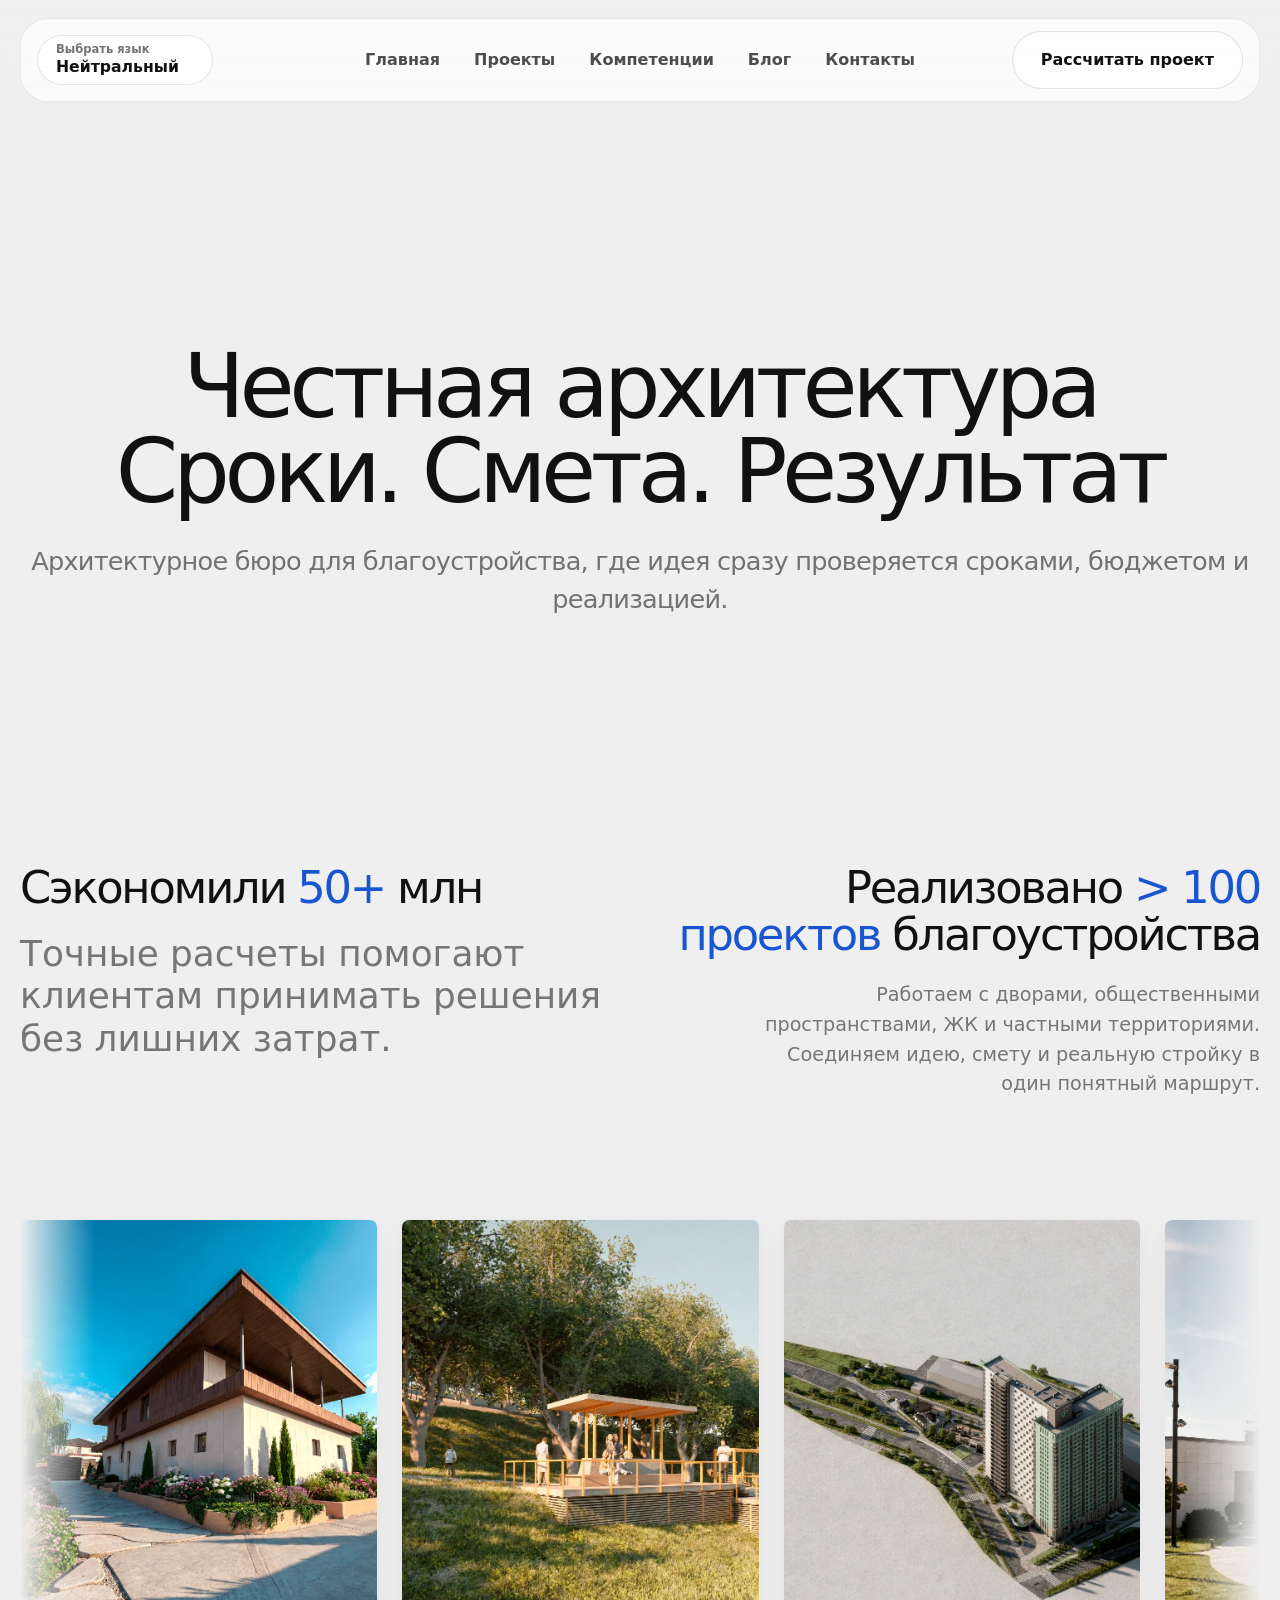
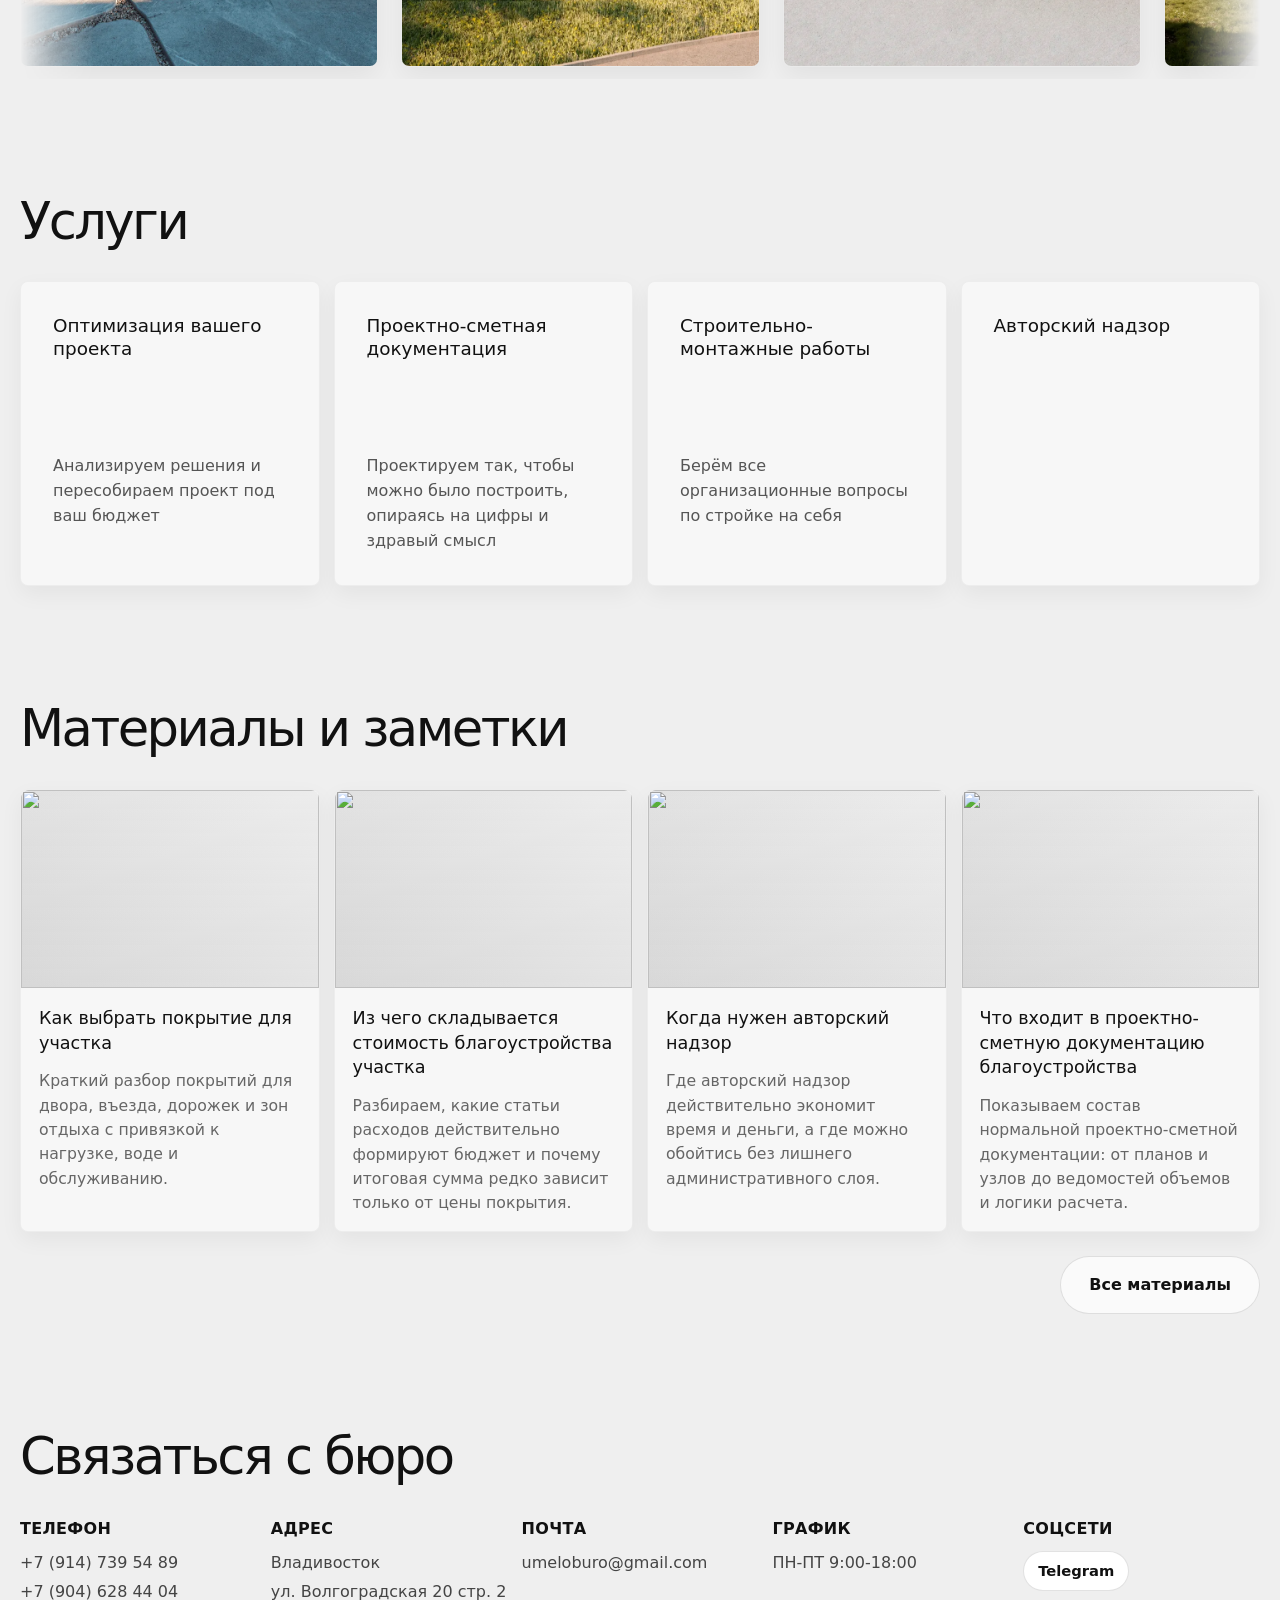
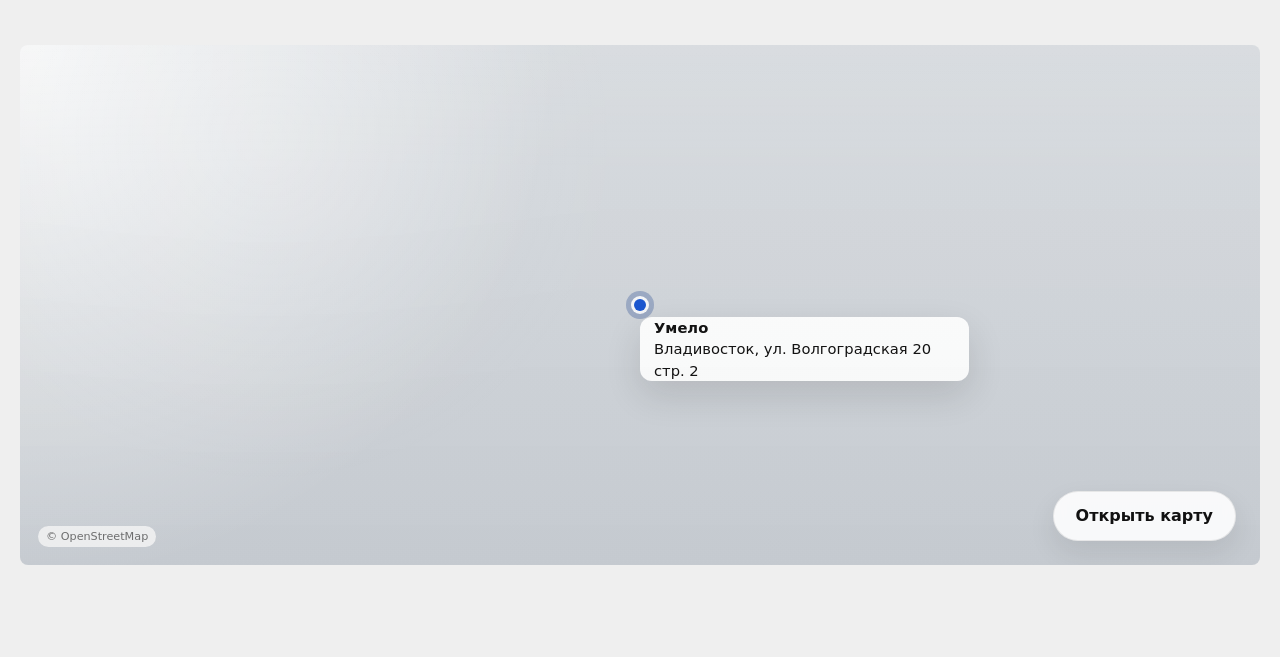
==== index.html @ a39c8fb7 "Добавить статическую копию для GitHub Pages" ====
<!doctype html>
<html lang="ru">
  <head>
    <meta name="robots" content="noindex" />
    <meta charset="UTF-8" />
    <meta name="viewport" content="width=device-width, initial-scale=1.0" />
    <meta
      name="description"
      content="Умело — архитектурно-строительное бюро. Проекты благоустройства, компетенции, блог и калькуляторы в одной структуре."
    />
    <meta name="theme-color" content="#efefef" />
    <title>Умело — честная архитектура</title>
    <script>
      window.__UMELO_CONTACT_MAP__ = {
        lat: 43.131992,
        lng: 131.911286,
        zoom: 15,
        minZoom: 11,
        maxZoom: 19,
        title: 'Умело',
        address: 'Владивосток, ул. Волгоградская 20 стр. 2',
      };
    </script>
    <link rel="icon" type="image/png" href="/umelo-preview/assets/favicon.png" />
    <link rel="stylesheet" href="style.css" />
    <link rel="stylesheet" href="home.css?v=04d4ab147736" />
  </head>
  <body class="home-page">
    <header class="fs-header" id="top">
      <div class="fs-shell fs-header__inner fs-header__inner--navonly">
        <div class="fs-tone" data-tone-selector>
          <button class="fs-tone__button" type="button" aria-haspopup="listbox" aria-expanded="false" aria-controls="tone-menu" data-tone-button>
            <span class="fs-tone__button-label">Выбрать язык</span>
            <span class="fs-tone__current" data-tone-current>Нейтральный</span>
          </button>
          <div class="fs-tone__menu" id="tone-menu" role="listbox" aria-label="Язык подачи" hidden data-tone-menu>
            <button class="fs-tone__option is-active" type="button" role="option" aria-selected="true" data-tone-option="neutral">Нейтральный</button>
            <button class="fs-tone__option" type="button" role="option" aria-selected="false" data-tone-option="business">Деловой</button>
            <button class="fs-tone__option" type="button" role="option" aria-selected="false" data-tone-option="zoomer">Зумерский</button>
            <button class="fs-tone__option" type="button" role="option" aria-selected="false" data-tone-option="concrete">Конкретный</button>
            <button class="fs-tone__option" type="button" role="option" aria-selected="false" data-tone-option="folk">Народный</button>
            <button class="fs-tone__option" type="button" role="option" aria-selected="false" data-tone-option="street">Пацанский</button>
            <button class="fs-tone__option" type="button" role="option" aria-selected="false" data-tone-option="legal">Юридический</button>
            <button class="fs-tone__option" type="button" role="option" aria-selected="false" data-tone-option="child">Детский</button>
            <button class="fs-tone__option" type="button" role="option" aria-selected="false" data-tone-option="fastAndFurious">Форсаж</button>
            <button class="fs-tone__option" type="button" role="option" aria-selected="false" data-tone-option="pseudoEnglish">English</button>
          </div>
        </div>

        <nav class="fs-nav" aria-label="Навигация по сайту">
          <a href="#top">Главная</a>
          <a href="#projects">Проекты</a>
          <a href="#competencies">Компетенции</a>
          <a href="#blog">Блог</a>
          <a href="#contacts">Контакты</a>
        </nav>

        <div class="fs-actions">
          <a class="fs-button fs-button--ghost" href="/umelo-preview/calc-layer-cake.html">Рассчитать проект</a>
          <button class="fs-burger" type="button" aria-label="Открыть меню" aria-expanded="false">
            <span></span>
            <span></span>
            <span></span>
          </button>
        </div>
      </div>

      <div class="fs-mobile" aria-hidden="true">
        <a href="#top">Главная</a>
        <a href="#projects">Проекты</a>
        <a href="#competencies">Компетенции</a>
        <a href="#blog">Блог</a>
        <a href="#contacts">Контакты</a>
        <a class="fs-button fs-button--ghost fs-button--full" href="/umelo-preview/calc-layer-cake.html">Рассчитать проект</a>
      </div>
    </header>

    <main>
      <section class="fs-hero">
        <div class="fs-shell fs-hero__inner">
          <h1 data-copy="heroTitle">Честная архитектура
Сроки. Смета. Результат</h1>
          <p data-copy="heroSubtitle">Архитектурное бюро для благоустройства, где идея сразу проверяется сроками, бюджетом и реализацией.</p>
        </div>
      </section>

      <section class="fs-about" id="about">
        <div class="fs-shell fs-about__grid">
          <article class="fs-stat fs-reveal">
            <h2 data-copy-html="statPrimaryTitle">Сэкономили <span>50+</span> млн</h2>
            <p data-copy="statPrimaryText">Точные расчеты помогают клиентам принимать решения без лишних затрат.</p>
          </article>
          <article class="fs-stat fs-stat--right fs-reveal fs-reveal--delay">
            <h2 data-copy-html="statSecondaryTitle">Реализовано <span>&gt; 100 проектов</span> благоустройства</h2>
            <p data-copy="statSecondaryText">Работаем с дворами, общественными пространствами, ЖК и частными территориями. Соединяем идею, смету и реальную стройку в один понятный маршрут.</p>
          </article>
        </div>
      </section>

      <section class="fs-projects" id="projects">
        <div class="fs-shell">
        <div class="fs-project-flow fs-reveal">
          <div class="fs-project-marquee" data-project-marquee aria-label="Бесконечная лента проектов">
            <div class="fs-project-marquee__track" data-project-track></div>
            <noscript><p>Включите JavaScript, чтобы посмотреть ленту проектов.</p></noscript>
          </div>
        </div>
        </div>
      </section>

      <section class="fs-competencies" id="competencies">
        <div class="fs-shell">
          <h2 class="fs-section-title fs-reveal" data-copy="competenciesTitle">Компетенции</h2>
          <div class="fs-card-grid">
            <article class="fs-info-card fs-reveal">
              <h3>BIM-проектирование</h3>
              <p data-copy="competencies.bim">Точные модели для точных бюджетов, сроков и решений на площадке.</p>
            </article>
            <article class="fs-info-card fs-reveal fs-reveal--delay">
              <h3>Проектная документация</h3>
              <p data-copy="competencies.designDocs">Практичные решения для дворов, общественных пространств и частных территорий.</p>
            </article>
            <article class="fs-info-card fs-reveal fs-reveal--delay-2">
              <h3>Рабочая документация</h3>
              <p data-copy="competencies.workingDocs">Чертежи и спецификации, с которыми подрядчику проще строить без догадок.</p>
            </article>
            <article class="fs-info-card fs-reveal fs-reveal--delay-3">
              <h3>Контроль реализации</h3>
              <p data-copy="competencies.supervision">Сопровождаем реализацию, чтобы проект не потерял смысл на стройке.</p>
            </article>
          </div>
        </div>
      </section>

      <section class="fs-blog" id="blog">
        <div class="fs-shell">
          <h2 class="fs-section-title fs-reveal" data-copy="blogTitle">Материалы и заметки</h2>
          <div class="fs-blog-grid">
            <a class="fs-post fs-post--link fs-reveal" href="/umelo-preview/materials/kak-vybrat-pokrytie-dlya-uchastka/">
              <div class="fs-post__media"><img src="/umelo-preview/assets/1.webp" alt="" loading="lazy" decoding="async" /></div>
              <h3>Как выбрать покрытие для участка</h3>
              <p>Краткий разбор покрытий для двора, въезда, дорожек и зон отдыха с привязкой к нагрузке, воде и обслуживанию.</p>
            </a>
            <a class="fs-post fs-post--link fs-reveal fs-reveal--delay" href="/umelo-preview/materials/iz-chego-skladyvaetsya-stoimost-blagoustroystva-uchastka/">
              <div class="fs-post__media"><img src="/umelo-preview/assets/2.webp" alt="" loading="lazy" decoding="async" /></div>
              <h3>Из чего складывается стоимость благоустройства участка</h3>
              <p>Разбираем, какие статьи расходов действительно формируют бюджет и почему итоговая сумма редко зависит только от цены покрытия.</p>
            </a>
            <a class="fs-post fs-post--link fs-reveal fs-reveal--delay-2" href="/umelo-preview/materials/kogda-nuzhen-avtorskiy-nadzor/">
              <div class="fs-post__media"><img src="/umelo-preview/assets/3.webp" alt="" loading="lazy" decoding="async" /></div>
              <h3>Когда нужен авторский надзор</h3>
              <p>Где авторский надзор действительно экономит время и деньги, а где можно обойтись без лишнего административного слоя.</p>
            </a>
            <a class="fs-post fs-post--link fs-reveal fs-reveal--delay-3" href="/umelo-preview/materials/chto-vkhodit-v-proektno-smetnuyu-dokumentatsiyu-blagoustroystva/">
              <div class="fs-post__media"><img src="/umelo-preview/assets/1.webp" alt="" loading="lazy" decoding="async" /></div>
              <h3>Что входит в проектно-сметную документацию благоустройства</h3>
              <p>Показываем состав нормальной проектно-сметной документации: от планов и узлов до ведомостей объемов и логики расчета.</p>
            </a>
          </div>
          <div class="fs-blog__actions">
            <a class="fs-button fs-button--ghost" href="/umelo-preview/materials/">Все материалы</a>
          </div>
        </div>
      </section>

      <section class="fs-contacts" id="contacts">
        <div class="fs-shell">
          <h2 class="fs-section-title fs-reveal" data-copy="contactsTitle">Связаться с бюро</h2>

          <div class="fs-contact-grid fs-reveal">
            <div>
              <h3>ТЕЛЕФОН</h3>
              <p><a href="tel:+79147395489">+7 (914) 739 54 89</a></p>
              <p><a href="tel:+79046284404">+7 (904) 628 44 04</a></p>
            </div>
            <div>
              <h3 data-copy="contactLabels.location">АДРЕС</h3>
              <p>Владивосток</p>
              <p>ул. Волгоградская 20 стр. 2</p>
            </div>
            <div>
              <h3 data-copy="contactLabels.email">ПОЧТА</h3>
              <p><a href="mailto:umeloburo@gmail.com">umeloburo@gmail.com</a></p>
            </div>
            <div>
              <h3 data-copy="contactLabels.schedule">ГРАФИК</h3>
              <p>ПН-ПТ 9:00-18:00</p>
            </div>
            <div>
              <h3 data-copy="contactLabels.socials">СОЦСЕТИ</h3>
              <div class="fs-socials">
                <a href="https://t.me/umeloburo">Telegram</a>
              </div>
            </div>
          </div>

          <div class="fs-map fs-reveal fs-reveal--delay">
            <img src="assets/contact-map.jpg" alt="Карта с адресом бюро Умело" loading="lazy" />
            <a class="fs-map__link" href="https://yandex.ru/maps/?text=%D0%92%D0%BB%D0%B0%D0%B4%D0%B8%D0%B2%D0%BE%D1%81%D1%82%D0%BE%D0%BA%2C%20%D1%83%D0%BB.%20%D0%92%D0%BE%D0%BB%D0%B3%D0%BE%D0%B3%D1%80%D0%B0%D0%B4%D1%81%D0%BA%D0%B0%D1%8F%2020%20%D1%81%D1%82%D1%80.%202" target="_blank" rel="noreferrer">Открыть карту</a>
          </div>
        </div>
      </section>
    </main>

    <script src="home-feed-loader.js"></script>
    <script src="contact-map.bundle.js"></script>
    <script src="script.js"></script>
    <script src="materials-data.js?v=e92451803115"></script>
    <script src="home.js?v=3ac8f596562c"></script>
  </body>
</html>
---- style.css ----
:root {
  --bg: #f6f7fb;
  --surface: rgba(255, 255, 255, 0.78);
  --surface-solid: #ffffff;
  --surface-dark: #0f172a;
  --surface-dark-2: #111827;
  --text: #101828;
  --muted: #475467;
  --line: rgba(15, 23, 42, 0.1);
  --line-strong: rgba(15, 23, 42, 0.16);
  --accent: #1d4ed8;
  --accent-soft: rgba(29, 78, 216, 0.12);
  --accent-strong: #0b57d0;
  --danger: #b42318;
  --success: #166534;
  --radius: 24px;
  --radius-sm: 16px;
  --radius-xs: 12px;
  --shadow: 0 24px 60px rgba(15, 23, 42, 0.08);
  --shadow-soft: 0 12px 28px rgba(15, 23, 42, 0.06);
  --container: 1180px;
  --header-height: 84px;
}

* {
  box-sizing: border-box;
}

html {
  scroll-behavior: smooth;
}

body {
  margin: 0;
  font-family: Inter, system-ui, -apple-system, BlinkMacSystemFont, "Segoe UI", sans-serif;
  color: var(--text);
  background:
    radial-gradient(circle at top left, rgba(29, 78, 216, 0.08), transparent 34%),
    radial-gradient(circle at top right, rgba(15, 23, 42, 0.06), transparent 28%),
    var(--bg);
  line-height: 1.5;
}

body.menu-open {
  overflow: visible;
}

a {
  color: inherit;
  text-decoration: none;
}

button,
input,
select,
textarea {
  font: inherit;
}

img {
  max-width: 100%;
  display: block;
}

.site-shell {
  min-height: 100vh;
}

.site-shell--subpage {
  background: linear-gradient(180deg, rgba(255,255,255,0.3), transparent 280px), var(--bg);
}

.container {
  width: min(var(--container), calc(100% - 40px));
  margin: 0 auto;
}

.section {
  padding: 104px 0;
}

.section--compact {
  padding: 38px 0 0;
}

.section--muted {
  background: rgba(255, 255, 255, 0.5);
  backdrop-filter: blur(10px);
}

.section--dark {
  background: linear-gradient(135deg, var(--surface-dark), var(--surface-dark-2));
  color: #f8fafc;
}

.eyebrow {
  margin: 0 0 14px;
  font-size: 0.82rem;
  letter-spacing: 0.14em;
  text-transform: uppercase;
  color: var(--accent);
  font-weight: 800;
}

.eyebrow--light {
  color: rgba(255,255,255,0.78);
}

.header {
  position: sticky;
  top: 0;
  z-index: 50;
  backdrop-filter: blur(18px);
  background: rgba(246, 247, 251, 0.78);
  border-bottom: 1px solid rgba(15, 23, 42, 0.06);
}

.header__inner {
  display: flex;
  align-items: center;
  justify-content: space-between;
  min-height: var(--header-height);
  gap: 24px;
}


.header__inner--navonly {
  display: grid;
  grid-template-columns: minmax(0, 1fr) auto minmax(0, 1fr);
}

.header__spacer {
  min-height: 1px;
}

.header__inner--navonly .nav {
  justify-self: center;
  justify-content: center;
  flex-wrap: wrap;
}

.header__inner--navonly .header__actions {
  justify-self: end;
}

.brand {
  display: inline-flex;
  align-items: center;
  gap: 14px;
  min-width: 0;
}

.brand__mark {
  display: grid;
  place-items: center;
  width: 44px;
  height: 44px;
  border-radius: 14px;
  background: linear-gradient(135deg, var(--surface-dark), #1e293b);
  color: white;
  font-weight: 800;
  box-shadow: var(--shadow-soft);
}

.brand__text {
  display: flex;
  flex-direction: column;
  line-height: 1.05;
}

.brand__text strong {
  font-size: 1rem;
}

.brand__text small {
  color: var(--muted);
  font-size: 0.77rem;
}

.nav {
  display: flex;
  align-items: center;
  gap: 26px;
}

.nav a,
.mobile-menu a,
.footer__links a {
  position: relative;
  color: var(--muted);
  font-weight: 600;
  transition: color 0.24s ease;
}

.nav a::after,
.mobile-menu a::after,
.footer__links a::after {
  content: "";
  position: absolute;
  left: 0;
  bottom: -6px;
  width: 100%;
  height: 2px;
  background: currentColor;
  transform: scaleX(0);
  transform-origin: left;
  transition: transform 0.24s ease;
}

.nav a:hover,
.mobile-menu a:hover,
.footer__links a:hover {
  color: var(--text);
}

.nav a:hover::after,
.mobile-menu a:hover::after,
.footer__links a:hover::after {
  transform: scaleX(1);
}

.header__actions {
  display: flex;
  align-items: center;
  gap: 14px;
}

.button {
  display: inline-flex;
  align-items: center;
  justify-content: center;
  gap: 10px;
  min-height: 52px;
  padding: 0 22px;
  border-radius: 999px;
  border: 1px solid transparent;
  font-weight: 700;
  transition:
    transform 0.24s ease,
    box-shadow 0.24s ease,
    background 0.24s ease,
    border-color 0.24s ease;
  cursor: pointer;
}

.button:hover {
  transform: translateY(-1px);
}

.button--primary {
  background: linear-gradient(135deg, var(--surface-dark), #1d4ed8);
  color: white;
  box-shadow: 0 16px 30px rgba(29, 78, 216, 0.22);
}

.button--primary:hover {
  box-shadow: 0 20px 38px rgba(29, 78, 216, 0.28);
}

.button--secondary,
.button--ghost {
  border-color: var(--line-strong);
  background: rgba(255, 255, 255, 0.82);
  color: var(--text);
}

.button--secondary:hover,
.button--ghost:hover {
  background: white;
  box-shadow: var(--shadow-soft);
}

.button--small {
  min-height: 42px;
  padding: 0 16px;
  font-size: 0.92rem;
}

.button--full {
  width: 100%;
}

.button--on-dark {
  color: white;
  border-color: rgba(255,255,255,0.18);
  background: rgba(255,255,255,0.06);
}

.button--on-dark:hover {
  background: rgba(255,255,255,0.12);
}

.upload-button {
  position: relative;
  overflow: visible;
}

.burger {
  display: none;
  flex-direction: column;
  gap: 5px;
  padding: 0;
  width: 48px;
  height: 48px;
  align-items: center;
  justify-content: center;
  background: white;
  border: 1px solid var(--line);
  border-radius: 14px;
  cursor: pointer;
}

.burger span {
  width: 20px;
  height: 2px;
  background: var(--text);
  border-radius: 999px;
  transition: transform 0.24s ease, opacity 0.24s ease;
}

.mobile-menu {
  display: none;
  flex-direction: column;
  gap: 18px;
  padding: 0 20px 24px;
  border-top: 1px solid rgba(15, 23, 42, 0.06);
}

.hero {
  padding-top: 76px;
}

.hero__grid,
.split-section,
.contact-layout,
.estimate-layout,
.map-workspace__grid {
  display: grid;
  gap: 34px;
}

.hero__grid {
  grid-template-columns: 1.08fr 0.92fr;
  align-items: stretch;
}

.hero__content,
.hero__visual,
.metrics__grid article,
.info-card,
.service-card,
.project-card,
.process-item,
.benefit-card,
.contact-form,
.hero-card,
.hero-grid article,
.tool-card,
.summary-card,
.table-card,
.estimate-sidebar,
.panel,
.map-canvas-card,
.subhero__content,
.calculator-highlight {
  border: 1px solid rgba(255, 255, 255, 0.56);
  box-shadow: var(--shadow);
}

.hero__content,
.hero__visual,
.subhero__content,
.tool-card,
.table-card,
.estimate-sidebar,
.panel,
.map-canvas-card,
.calculator-highlight {
  background: linear-gradient(180deg, rgba(255,255,255,0.92), rgba(255,255,255,0.78));
  border-radius: calc(var(--radius) + 4px);
}

.hero__content {
  padding: 42px;
}

.hero__visual {
  padding: 26px;
}

.hero h1,
.section-head h2,
.split-section h2,
.contact-copy h2,
.hero-card--main strong,
.subhero__content h1,
.tool-card h2,
.map-subhero__content h1 {
  margin: 0;
  letter-spacing: -0.04em;
}

.hero h1 {
  font-size: clamp(2.4rem, 4vw, 4.7rem);
  line-height: 0.95;
  max-width: 11ch;
}

.hero__lead,
.subhero__content p,
.map-subhero__content p {
  margin: 24px 0 0;
  font-size: 1.06rem;
  color: var(--muted);
}

.hero__actions,
.estimate-actions,
.calculator-highlight__actions {
  display: flex;
  flex-wrap: wrap;
  gap: 14px;
}

.hero__actions {
  margin-top: 30px;
}

.hero__points,
.contact-points,
.map-subhero__tips {
  display: flex;
  flex-wrap: wrap;
  gap: 12px;
  margin: 28px 0 0;
  padding: 0;
  list-style: none;
}

.hero__points li,
.contact-points span,
.map-subhero__tips span,
.map-canvas-card__meta span {
  padding: 10px 14px;
  border-radius: 999px;
  background: rgba(29, 78, 216, 0.08);
  color: var(--text);
  font-weight: 600;
}

.hero-card,
.hero-grid article,
.info-card,
.service-card,
.project-card,
.process-item,
.benefit-card,
.tool-card,
.summary-card,
.panel,
.map-canvas-card,
.estimate-sidebar {
  border-radius: var(--radius-sm);
}

.hero-card {
  background: var(--surface-solid);
  padding: 24px;
}

.hero-card--main {
  display: grid;
  gap: 12px;
}

.hero-card__label,
.project-card__tag,
.tool-card__badge {
  display: inline-flex;
  align-items: center;
  justify-content: center;
  align-self: start;
  min-height: 32px;
  padding: 0 12px;
  border-radius: 999px;
  background: rgba(29, 78, 216, 0.12);
  color: var(--accent-strong);
  font-weight: 800;
  font-size: 0.84rem;
}

.hero-card--stats {
  display: grid;
  grid-template-columns: repeat(2, minmax(0, 1fr));
  gap: 12px;
  margin-top: 14px;
}

.hero-card--stats div {
  padding: 20px;
  border-radius: var(--radius-sm);
  background: rgba(248, 250, 252, 0.92);
}

.hero-card--stats span,
.summary-card span,
.summary-grid span,
.layer-row__meta,
.hint-text {
  color: var(--muted);
  font-size: 0.92rem;
}

.hero-grid {
  display: grid;
  grid-template-columns: repeat(2, minmax(0, 1fr));
  gap: 14px;
  margin-top: 14px;
}

.hero-grid article,
.metrics__grid article,
.process-item,
.benefit-card,
.tool-card,
.summary-card,
.panel,
.map-canvas-card {
  background: rgba(255,255,255,0.92);
  padding: 24px;
}

.hero-grid article span,
.service-card span,
.process-item span {
  display: inline-flex;
  font-weight: 800;
  color: var(--accent);
  margin-bottom: 10px;
}

.metrics__grid {
  display: grid;
  grid-template-columns: repeat(3, minmax(0, 1fr));
  gap: 18px;
}

.metrics__grid article p,
.section-head p,
.service-card p,
.project-card p,
.process-item p,
.benefit-card p,
.tool-card p,
.info-card li,
.contact-copy p,
.panel p,
.layer-row input,
.layer-row select,
.subhero__content p,
.map-subhero__content p {
  color: var(--muted);
}

.split-section,
.contact-layout,
.estimate-layout {
  grid-template-columns: 1.04fr 0.96fr;
  align-items: start;
}

.split-section__cards,
.cards,
.process-grid,
.project-grid,
.benefits-grid,
.calculator-cards,
.summary-grid {
  display: grid;
  gap: 18px;
}

.cards,
.project-grid,
.process-grid,
.benefits-grid,
.calculator-cards {
  grid-template-columns: repeat(3, minmax(0, 1fr));
}

.section-head {
  max-width: 760px;
  margin-bottom: 28px;
}

.section-head h2,
.split-section h2,
.contact-copy h2,
.subhero__content h1,
.map-subhero__content h1 {
  font-size: clamp(2rem, 3vw, 3.2rem);
  line-height: 1;
}

.info-card ul,
.project-card ul,
.side-steps,
.tool-card ul {
  margin: 18px 0 0;
  padding-left: 20px;
}

.service-card,
.project-card,
.process-item,
.benefit-card,
.tool-card {
  min-height: 100%;
}

.project-card__top {
  display: grid;
  gap: 14px;
}

.calculator-highlight {
  padding: 34px;
  display: flex;
  align-items: center;
  justify-content: space-between;
  gap: 24px;
}

.calculator-highlight p,
.calculator-highlight h2 {
  max-width: 720px;
}

.contact-form,
.contact-copy {
  background: linear-gradient(180deg, rgba(255,255,255,0.92), rgba(255,255,255,0.78));
  border-radius: calc(var(--radius) + 4px);
  padding: 32px;
}

.contact-form,
.estimate-sidebar,
.panel {
  display: grid;
  gap: 18px;
}

.contact-form label,
.layer-row__field,
.search-bar {
  display: grid;
  gap: 8px;
}

.contact-form span,
.layer-row__field span,
.panel h2,
.table-card__head h2,
.contact-copy h2,
.summary-card strong,
.summary-grid strong,
.layer-row strong {
  font-weight: 700;
}

input,
select,
textarea {
  width: 100%;
  border-radius: 16px;
  border: 1px solid var(--line-strong);
  background: rgba(255,255,255,0.95);
  color: var(--text);
  padding: 14px 16px;
  outline: none;
  transition: border-color 0.2s ease, box-shadow 0.2s ease;
}

input:focus,
select:focus,
textarea:focus {
  border-color: rgba(29, 78, 216, 0.5);
  box-shadow: 0 0 0 4px rgba(29, 78, 216, 0.12);
}

.form-success {
  margin: 0;
  padding: 14px 16px;
  border-radius: 16px;
  background: rgba(22, 101, 52, 0.08);
  color: var(--success);
  font-weight: 600;
}

.footer {
  padding: 28px 0 40px;
}

.footer--compact {
  padding-top: 18px;
}

.footer__inner {
  display: flex;
  justify-content: space-between;
  gap: 24px;
  padding-top: 24px;
  border-top: 1px solid rgba(15, 23, 42, 0.08);
}

.footer__inner p {
  color: var(--muted);
  max-width: 520px;
}

.footer__links {
  display: flex;
  flex-wrap: wrap;
  gap: 18px;
  align-content: start;
}

.subhero {
  padding-top: 38px;
}

.subhero__content,
.map-subhero__content {
  padding: 32px;
}

.calculator-cards {
  align-items: stretch;
}

.tool-card {
  padding: 30px;
  display: grid;
  gap: 16px;
}

.tool-card h2 {
  font-size: 1.8rem;
}

.estimate-layout {
  gap: 22px;
}

.estimate-sidebar {
  position: sticky;
  top: calc(var(--header-height) + 18px);
  padding: 24px;
}

.estimate-actions--stack {
  flex-direction: column;
}

.side-steps {
  margin-top: 0;
}

.summary-card {
  display: grid;
  gap: 10px;
  padding: 22px;
  background: linear-gradient(135deg, rgba(15, 23, 42, 0.98), rgba(29, 78, 216, 0.96));
  color: white;
}

.summary-card span,
.summary-card small {
  color: rgba(255,255,255,0.78);
}

.summary-card strong {
  font-size: clamp(1.8rem, 4vw, 2.7rem);
}

.table-card {
  padding: 24px;
}

.table-card__head {
  display: flex;
  justify-content: space-between;
  gap: 18px;
  margin-bottom: 16px;
}

.estimate-table-wrap {
  width: 100%;
  overflow: auto;
}

.estimate-table {
  width: 100%;
  border-collapse: collapse;
  min-width: 760px;
}

.estimate-table td[data-label]::before {
  content: attr(data-label);
  display: none;
}

.estimate-table th,
.estimate-table td {
  padding: 14px 12px;
  border-bottom: 1px solid rgba(15, 23, 42, 0.08);
  text-align: left;
  vertical-align: middle;
}

.estimate-table th {
  color: var(--muted);
  font-size: 0.9rem;
  font-weight: 700;
}

.estimate-table input,
.estimate-table select {
  min-width: 110px;
  padding: 12px 14px;
  border-radius: 14px;
}

.table-row-total {
  font-weight: 700;
  white-space: nowrap;
}

.row-remove {
  width: 40px;
  height: 40px;
  border-radius: 12px;
  border: 1px solid rgba(180, 35, 24, 0.18);
  background: rgba(180, 35, 24, 0.06);
  color: var(--danger);
  cursor: pointer;
}

.map-page-main {
  padding-bottom: 28px;
}

.map-subhero {
  padding: 38px 0 0;
}

.map-workspace__grid {
  grid-template-columns: 360px minmax(0, 1fr);
  align-items: start;
}

.map-sidebar {
  position: sticky;
  top: calc(var(--header-height) + 18px);
  display: grid;
  gap: 18px;
}

.panel {
  padding: 22px;
}

.panel--tight {
  gap: 16px;
}

.panel__head {
  display: flex;
  align-items: start;
  gap: 14px;
}

.panel__head--between {
  justify-content: space-between;
}

.search-bar {
  grid-template-columns: 1fr auto;
  align-items: center;
}

.preset-grid {
  display: grid;
  grid-template-columns: repeat(2, minmax(0, 1fr));
  gap: 10px;
}

.preset-chip {
  min-height: 44px;
  padding: 10px 12px;
  border-radius: 14px;
  border: 1px solid var(--line-strong);
  background: rgba(255,255,255,0.92);
  color: var(--text);
  font-weight: 700;
  cursor: pointer;
  transition: background 0.2s ease, border-color 0.2s ease, transform 0.2s ease;
}

.preset-chip:hover,
.preset-chip.is-active {
  border-color: rgba(29, 78, 216, 0.4);
  background: rgba(29, 78, 216, 0.12);
}

.preset-chip:hover {
  transform: translateY(-1px);
}

.tool-notice {
  padding: 14px 16px;
  border-radius: 16px;
  background: rgba(29, 78, 216, 0.08);
}

.summary-grid {
  grid-template-columns: repeat(2, minmax(0, 1fr));
}

.summary-grid article {
  padding: 18px;
  border-radius: 16px;
  background: rgba(248, 250, 252, 0.95);
  border: 1px solid rgba(15,23,42,0.08);
}

.summary-grid strong {
  display: block;
  margin-top: 8px;
  font-size: 1.3rem;
}

.map-stage {
  display: grid;
  gap: 18px;
}

.map-canvas-card {
  padding: 18px;
}

.map-canvas-card__head {
  display: flex;
  justify-content: space-between;
  gap: 16px;
  align-items: start;
  margin-bottom: 14px;
}

.map-canvas-card__meta {
  display: flex;
  flex-wrap: wrap;
  gap: 10px;
  justify-content: flex-end;
}

.map-canvas {
  min-height: 640px;
  border-radius: 20px;
  overflow: hidden;
  border: 1px solid rgba(15, 23, 42, 0.08);
}

.panel--list {
  padding: 22px;
}

.layer-list {
  display: grid;
  gap: 14px;
}

.layer-empty {
  padding: 18px;
  border-radius: 16px;
  background: rgba(248, 250, 252, 0.92);
  color: var(--muted);
  border: 1px dashed rgba(15,23,42,0.14);
}

.layer-row {
  display: grid;
  grid-template-columns: minmax(0, 1.4fr) repeat(4, minmax(0, 0.8fr)) auto;
  gap: 10px;
  align-items: end;
  padding: 16px;
  border-radius: 18px;
  border: 1px solid rgba(15,23,42,0.08);
  background: rgba(248, 250, 252, 0.96);
}

.layer-row.is-selected {
  border-color: rgba(29, 78, 216, 0.38);
  box-shadow: 0 0 0 4px rgba(29, 78, 216, 0.08);
}

.layer-row__field {
  min-width: 0;
}

.layer-row__field--wide {
  grid-column: span 2;
}

.layer-row input,
.layer-row select {
  padding: 12px 14px;
  border-radius: 14px;
}

.layer-row__meta {
  align-self: center;
}

.layer-actions {
  display: flex;
  gap: 8px;
  align-items: center;
}

.icon-button {
  width: 42px;
  height: 42px;
  border-radius: 12px;
  border: 1px solid var(--line-strong);
  background: rgba(255,255,255,0.92);
  cursor: pointer;
}

.icon-button--danger {
  color: var(--danger);
  border-color: rgba(180, 35, 24, 0.18);
  background: rgba(180, 35, 24, 0.06);
}

.leaflet-container {
  font: inherit;
}

.leaflet-draw-toolbar a {
  background-size: 300px 30px;
}

.reveal {
  opacity: 0;
  transform: translateY(18px);
  transition: opacity 0.7s ease, transform 0.7s ease;
}

.reveal.is-visible {
  opacity: 1;
  transform: translateY(0);
}

.reveal-delay { transition-delay: 0.08s; }
.reveal-delay-2 { transition-delay: 0.14s; }

@media (max-width: 1180px) {
  .cards,
  .project-grid,
  .process-grid,
  .benefits-grid,
  .calculator-cards {
    grid-template-columns: repeat(2, minmax(0, 1fr));
  }

  .map-workspace__grid {
    grid-template-columns: 320px minmax(0, 1fr);
  }

  .layer-row {
    grid-template-columns: repeat(2, minmax(0, 1fr));
  }

  .layer-row__field--wide {
    grid-column: auto;
  }
}

@media (max-width: 980px) {
  .nav,
  .header__cta {
    display: none;
  }

  .burger {
    display: flex;
  }

  .mobile-menu.is-open {
    display: flex;
  }

  .hero__grid,
  .split-section,
  .contact-layout,
  .estimate-layout,
  .map-workspace__grid {
    grid-template-columns: 1fr;
  }

  .hero__content,
  .hero__visual,
  .subhero__content,
  .contact-form,
  .contact-copy,
  .tool-card,
  .table-card,
  .estimate-sidebar,
  .panel,
  .map-canvas-card,
  .calculator-highlight {
    padding: 24px;
  }

  .estimate-sidebar,
  .map-sidebar {
    position: static;
  }

  .map-canvas {
    min-height: 520px;
  }

  .calculator-highlight {
    flex-direction: column;
    align-items: start;
  }
}

@media (max-width: 760px) {
  .container {
    width: min(var(--container), calc(100% - 24px));
  }

  .section {
    padding: 74px 0;
  }

  .hero {
    padding-top: 42px;
  }

  .hero h1,
  .section-head h2,
  .split-section h2,
  .contact-copy h2,
  .subhero__content h1,
  .map-subhero__content h1 {
    font-size: 2rem;
    line-height: 1.02;
  }

  .hero-grid,
  .metrics__grid,
  .cards,
  .project-grid,
  .process-grid,
  .benefits-grid,
  .calculator-cards,
  .summary-grid,
  .preset-grid {
    grid-template-columns: 1fr;
  }

  .hero-card--stats,
  .search-bar,
  .footer__inner,
  .map-canvas-card__head {
    grid-template-columns: 1fr;
    flex-direction: column;
  }

  .button {
    width: 100%;
  }

  .hero__actions,
  .estimate-actions,
  .calculator-highlight__actions,
  .header__actions {
    width: 100%;
  }

  .header__actions {
    justify-content: flex-end;
  }

  .header__actions > .button--ghost {
    display: none;
  }

  .map-canvas {
    min-height: 440px;
  }

  .layer-row {
    grid-template-columns: 1fr;
  }

  .footer__inner {
    align-items: start;
  }

  .estimate-table-wrap {
    overflow: visible;
  }

  .estimate-table {
    min-width: 0;
    border-collapse: separate;
    border-spacing: 0 12px;
  }

  .estimate-table thead {
    display: none;
  }

  .estimate-table,
  .estimate-table tbody,
  .estimate-table tr,
  .estimate-table td {
    display: block;
    width: 100%;
  }

  .estimate-table tr {
    padding: 14px;
    border: 1px solid rgba(15, 23, 42, 0.08);
    border-radius: 18px;
    background: rgba(255, 255, 255, 0.96);
    box-shadow: var(--shadow-soft);
  }

  .estimate-table td {
    padding: 0;
    border-bottom: 0;
  }

  .estimate-table td + td {
    margin-top: 10px;
  }

  .estimate-table td[data-label]::before {
    display: block;
    margin-bottom: 6px;
    color: var(--muted);
    font-size: 0.78rem;
    font-weight: 700;
    letter-spacing: 0.04em;
    text-transform: uppercase;
  }

  .estimate-table td[data-label='Сумма'] {
    margin-top: 14px;
    padding-top: 12px;
    border-top: 1px solid rgba(15, 23, 42, 0.08);
  }

  .estimate-table td[data-label='Сумма']::before {
    margin-bottom: 2px;
  }

  .estimate-table td[data-label='Удалить'] {
    margin-top: 12px;
  }

  .estimate-table td[data-label='Удалить']::before {
    display: none;
  }

  .estimate-table input,
  .estimate-table select,
  .estimate-table .row-remove {
    width: 100%;
    min-width: 0;
  }

  .estimate-table .row-remove {
    height: 46px;
  }
}


/* --- map calculator v2 --- */
.site-shell--map-app {
  background: linear-gradient(180deg, rgba(255,255,255,0.4), transparent 220px), var(--bg);
}

.map-app-main {
  padding-bottom: 42px;
}

.map-app-hero {
  padding: 34px 0 0;
}

.map-app-hero__top {
  display: grid;
  grid-template-columns: minmax(0, 1.3fr) minmax(280px, 0.7fr);
  gap: 26px;
  align-items: end;
}

.map-app-hero__top h1 {
  margin: 0;
  font-size: clamp(2rem, 4.3vw, 3.8rem);
  line-height: 0.98;
  letter-spacing: -0.04em;
}

.map-app-hero__lead {
  margin: 18px 0 0;
  max-width: 760px;
  font-size: 1.05rem;
  color: var(--muted);
}

.map-app-hero__facts {
  display: flex;
  flex-wrap: wrap;
  gap: 10px;
  justify-content: flex-end;
}

.map-app-hero__facts span,
.map-summary-inline span,
.toggle-row,
.search-result,
.map-mode-status,
.switch-block,
.worktype-chip,
.map-tool-button,
.map-item,
.map-ui-card {
  border: 1px solid var(--line);
}

.map-app-hero__facts span {
  display: inline-flex;
  align-items: center;
  min-height: 42px;
  padding: 0 16px;
  border-radius: 999px;
  background: rgba(255, 255, 255, 0.84);
  font-weight: 700;
  color: var(--text);
}

.map-app__layout {
  display: grid;
  grid-template-columns: 320px minmax(0, 1fr) 360px;
  gap: 22px;
  align-items: start;
}

.map-panel {
  position: sticky;
  top: calc(var(--header-height) + 16px);
  display: grid;
  gap: 16px;
}

.map-stage-v2 {
  min-width: 0;
}

.map-ui-card {
  padding: 18px;
  border-radius: 22px;
  background: rgba(255, 255, 255, 0.82);
  backdrop-filter: blur(10px);
  box-shadow: var(--shadow-soft);
}

.map-ui-card--map {
  padding: 18px;
}

.map-ui-card--list {
  max-height: calc(100vh - 130px);
  overflow: hidden;
  display: flex;
  flex-direction: column;
}

.map-ui-card__head {
  display: flex;
  align-items: flex-start;
  gap: 14px;
  margin-bottom: 14px;
}

.map-ui-card__head h2 {
  margin: 0;
  font-size: 1.18rem;
}

.map-ui-card__head--between {
  justify-content: space-between;
}

.map-search {
  display: grid;
  grid-template-columns: minmax(0, 1fr) auto;
  gap: 10px;
}

.map-search input,
.map-item input,
.map-item select {
  width: 100%;
  min-height: 48px;
  padding: 0 14px;
  border-radius: 14px;
  border: 1px solid var(--line-strong);
  background: #fff;
  color: var(--text);
}

.search-results {
  display: grid;
  gap: 8px;
  margin-top: 10px;
}

.search-result {
  width: 100%;
  padding: 10px 12px;
  border-radius: 14px;
  background: rgba(255,255,255,0.92);
  text-align: left;
  cursor: pointer;
  color: var(--text);
}

.search-result:hover {
  box-shadow: var(--shadow-soft);
}

.switch-block {
  padding: 14px;
  border-radius: 18px;
  background: rgba(248, 250, 252, 0.95);
  margin-top: 12px;
}

.switch-block:first-of-type {
  margin-top: 0;
}

.switch-block__label {
  display: block;
  margin-bottom: 10px;
  font-weight: 800;
}

.segmented-control {
  display: grid;
  grid-template-columns: repeat(2, minmax(0, 1fr));
  gap: 8px;
}

.segmented-control button,
.worktype-chip,
.map-tool-button {
  min-height: 44px;
  padding: 0 14px;
  border-radius: 14px;
  background: rgba(255,255,255,0.92);
  cursor: pointer;
  font-weight: 700;
  color: var(--text);
}

.segmented-control button.is-active,
.worktype-chip.is-active,
.map-tool-button.is-active {
  background: linear-gradient(135deg, var(--surface-dark), #1d4ed8);
  color: #fff;
  border-color: transparent;
  box-shadow: 0 12px 24px rgba(29, 78, 216, 0.18);
}

.toggle-row {
  display: flex;
  align-items: center;
  gap: 12px;
  padding: 12px 14px;
  border-radius: 14px;
  background: rgba(255,255,255,0.92);
  margin-top: 10px;
  font-weight: 600;
}

.toggle-row input {
  width: 18px;
  height: 18px;
  margin: 0;
}

.worktype-grid {
  display: grid;
  grid-template-columns: repeat(2, minmax(0, 1fr));
  gap: 10px;
}

.worktype-chip {
  min-height: 50px;
}

.map-summary-inline {
  display: flex;
  flex-wrap: wrap;
  gap: 10px;
  justify-content: flex-end;
}

.map-summary-inline span {
  display: inline-flex;
  align-items: center;
  min-height: 40px;
  padding: 0 12px;
  border-radius: 999px;
  background: rgba(248,250,252,0.9);
  font-weight: 700;
}

.map-toolbar {
  display: flex;
  flex-wrap: wrap;
  gap: 10px;
  margin-bottom: 12px;
}

.map-tool-button--ghost {
  background: rgba(248,250,252,0.9);
}

.map-mode-status {
  min-height: 46px;
  padding: 12px 14px;
  border-radius: 16px;
  background: rgba(248,250,252,0.95);
  color: var(--muted);
  font-weight: 600;
  margin-bottom: 12px;
}

.map-canvas--v2 {
  height: min(72vh, 820px);
  border-radius: 22px;
  overflow: hidden;
  background: #dbeafe;
}

.summary-grid--v2 {
  margin-bottom: 12px;
}

.map-item-list {
  overflow: auto;
  display: grid;
  gap: 12px;
  padding-right: 4px;
}

.map-item {
  padding: 14px;
  border-radius: 18px;
  background: rgba(248,250,252,0.95);
}

.map-item.is-selected {
  box-shadow: inset 0 0 0 2px rgba(29, 78, 216, 0.24);
}

.map-item__head {
  display: flex;
  gap: 12px;
  justify-content: space-between;
  align-items: start;
}

.map-item__head strong {
  display: block;
  font-size: 1rem;
}

.map-item__head span {
  display: block;
  margin-top: 4px;
  color: var(--muted);
  font-size: 0.92rem;
}

.map-item__sum {
  white-space: nowrap;
  font-weight: 800;
}

.map-item__meta {
  margin: 10px 0 12px;
  color: var(--muted);
  font-size: 0.92rem;
}

.map-item__grid {
  display: grid;
  grid-template-columns: repeat(2, minmax(0, 1fr));
  gap: 10px;
}

.map-item__grid label span {
  display: block;
  margin-bottom: 6px;
  font-size: 0.82rem;
  color: var(--muted);
  font-weight: 700;
}

.map-item__actions {
  display: flex;
  flex-wrap: wrap;
  gap: 8px;
  margin-top: 12px;
}

.layer-empty {
  padding: 18px;
  border-radius: 18px;
  background: rgba(248,250,252,0.95);
  color: var(--muted);
}

.hint-text {
  margin: 10px 0 0;
  color: var(--muted);
  font-size: 0.92rem;
}

@media (max-width: 1240px) {
  .map-app__layout {
    grid-template-columns: 290px minmax(0, 1fr);
  }

  .map-panel--right {
    grid-column: 1 / -1;
    position: static;
    grid-template-columns: repeat(2, minmax(0, 1fr));
  }

  .map-ui-card--list {
    max-height: none;
  }
}

@media (max-width: 980px) {
  .map-app-hero__top,
  .map-app__layout,
  .map-panel--right {
    grid-template-columns: 1fr;
  }

  .map-panel {
    position: static;
  }

  .map-app-hero__facts {
    justify-content: flex-start;
  }

  .map-canvas--v2 {
    height: 62vh;
  }
}

@media (max-width: 640px) {
  .map-search,
  .worktype-grid,
  .map-item__grid,
  .segmented-control {
    grid-template-columns: 1fr;
  }

  .map-toolbar,
  .map-item__actions,
  .map-summary-inline {
    flex-direction: column;
    align-items: stretch;
  }

  .map-canvas--v2 {
    height: 58vh;
  }
}

/* --- map calculator v3 / dvmap-like workspace --- */
.map-shell-body {
  min-height: 100vh;
  margin: 0;
  background: #d9e4f1;
  overflow: visible;
}

.map-shell-body .button--compact {
  min-height: 42px;
  padding: 0 16px;
}

.brand--map {
  min-width: 0;
}

.map-workbench {
  position: relative;
  height: 100vh;
  background:
    radial-gradient(circle at top left, rgba(255, 255, 255, 0.52), transparent 28%),
    linear-gradient(180deg, rgba(15, 23, 42, 0.1), transparent 24%),
    #d9e4f1;
}

.map-workbench__canvas {
  position: absolute;
  inset: 0;
  z-index: 1;
  background: #cfe0f4;
}

.map-topbar,
.map-floating-panel,
.map-drawer,
.map-edge-toggle {
  position: absolute;
  z-index: 30;
}

.map-topbar,
.map-floating-panel,
.map-drawer,
.map-pill-toggle,
.map-edge-toggle,
.map-badge {
  backdrop-filter: blur(14px);
}

.map-topbar {
  top: 18px;
  left: 18px;
  right: 18px;
  display: flex;
  align-items: center;
  justify-content: space-between;
  gap: 18px;
  padding: 12px 14px;
  border: 1px solid rgba(15, 23, 42, 0.08);
  border-radius: 22px;
  background: rgba(255, 255, 255, 0.92);
  box-shadow: 0 22px 50px rgba(15, 23, 42, 0.14);
}

.map-topbar__brand,
.map-topbar__actions,
.map-topbar__nav,
.map-badges {
  display: flex;
  align-items: center;
  gap: 12px;
}

.map-topbar__brand {
  min-width: 0;
}

.map-topbar__nav {
  flex-wrap: wrap;
}

.map-topbar__nav a {
  padding: 10px 14px;
  border-radius: 999px;
  color: var(--muted);
  font-weight: 700;
}

.map-topbar__nav a:hover,
.map-topbar__nav a:focus-visible {
  background: rgba(37, 99, 235, 0.08);
  color: var(--text);
}

.map-topbar__actions {
  flex-wrap: wrap;
  justify-content: flex-end;
}

.map-pill-toggle,
.map-edge-toggle {
  display: inline-flex;
  align-items: center;
  justify-content: center;
  min-height: 44px;
  padding: 0 16px;
  border-radius: 999px;
  border: 1px solid rgba(15, 23, 42, 0.12);
  background: rgba(248, 250, 252, 0.92);
  color: var(--text);
  font-weight: 800;
  box-shadow: 0 12px 24px rgba(15, 23, 42, 0.08);
}

.map-pill-toggle.is-active,
.map-edge-toggle.is-active {
  background: linear-gradient(135deg, rgba(15, 23, 42, 0.96), #1d4ed8);
  color: #fff;
  border-color: transparent;
}

.map-edge-toggle {
  top: 50%;
  padding: 14px 12px;
  writing-mode: vertical-rl;
  transform: translateY(-50%) rotate(180deg);
  letter-spacing: 0.04em;
  min-height: 132px;
}

.map-edge-toggle--left {
  left: 18px;
}

.map-edge-toggle--right {
  right: 18px;
}

.map-floating-panel {
  left: 50%;
  transform: translateX(-50%);
  top: 104px;
  width: min(760px, calc(100vw - 520px));
  min-width: 420px;
  padding: 16px;
  border-radius: 26px;
  border: 1px solid rgba(15, 23, 42, 0.08);
  background: rgba(255, 255, 255, 0.9);
  box-shadow: 0 24px 60px rgba(15, 23, 42, 0.16);
  pointer-events: auto;
}

.map-floating-panel__head {
  display: flex;
  justify-content: space-between;
  gap: 16px;
  align-items: flex-start;
}

.map-floating-panel__head h1 {
  margin: 4px 0 0;
  font-size: clamp(1.4rem, 2.4vw, 2.1rem);
  line-height: 1.02;
  letter-spacing: -0.04em;
}

.map-badges {
  flex-wrap: wrap;
  justify-content: flex-end;
}

.map-badge {
  min-height: 40px;
  padding: 0 14px;
  border-radius: 999px;
  border: 1px solid rgba(15, 23, 42, 0.1);
  background: rgba(248, 250, 252, 0.92);
  font-weight: 700;
  white-space: nowrap;
}

.map-toolbar--floating {
  margin-top: 14px;
  margin-bottom: 0;
}

.map-mode-status--floating {
  margin-top: 12px;
  margin-bottom: 0;
  background: rgba(241, 245, 249, 0.96);
}

.map-drawer {
  top: 180px;
  bottom: 18px;
  width: min(390px, calc(100vw - 48px));
  display: grid;
  grid-template-rows: auto minmax(0, 1fr);
  border-radius: 26px;
  border: 1px solid rgba(15, 23, 42, 0.08);
  background: rgba(255, 255, 255, 0.9);
  box-shadow: 0 24px 64px rgba(15, 23, 42, 0.18);
  overflow: hidden;
  transition: transform 0.28s ease, opacity 0.28s ease;
}

.map-drawer--left {
  left: 18px;
}

.map-drawer--right {
  right: 18px;
}

.map-drawer:not(.is-open).map-drawer--left {
  transform: translateX(calc(-100% - 18px));
  opacity: 0;
}

.map-drawer:not(.is-open).map-drawer--right {
  transform: translateX(calc(100% + 18px));
  opacity: 0;
}

.map-drawer__header {
  display: flex;
  align-items: flex-start;
  justify-content: space-between;
  gap: 12px;
  padding: 16px 18px;
  border-bottom: 1px solid rgba(15, 23, 42, 0.08);
  background: rgba(255, 255, 255, 0.98);
}

.map-drawer__header h2 {
  margin: 4px 0 0;
  font-size: 1.15rem;
}

.map-drawer__close {
  width: 42px;
  height: 42px;
  border-radius: 14px;
  border: 1px solid rgba(15, 23, 42, 0.1);
  background: rgba(248, 250, 252, 0.92);
  color: var(--text);
  font-size: 1.5rem;
  line-height: 1;
}

.map-drawer__body {
  overflow: auto;
  padding: 16px;
  display: grid;
  gap: 14px;
}

.map-drawer .map-ui-card {
  border: 1px solid rgba(15, 23, 42, 0.08);
  background: rgba(255, 255, 255, 0.96);
  box-shadow: none;
}

.map-drawer .map-ui-card__head h3 {
  margin: 0;
  font-size: 1.04rem;
}

.map-drawer .map-ui-card--list {
  max-height: none;
  min-height: 240px;
}

.map-drawer .map-item-list {
  max-height: none;
}

.map-search {
  grid-template-columns: minmax(0, 1fr);
}

.map-search .button {
  width: 100%;
}

.map-toolbar--floating .map-tool-button {
  min-height: 46px;
}

.map-shell-body .leaflet-top.leaflet-right {
  top: 340px;
  right: 22px;
}

.map-shell-body .leaflet-control-zoom {
  border: none;
  box-shadow: 0 16px 36px rgba(15, 23, 42, 0.16);
}

.map-shell-body .leaflet-control-zoom a {
  width: 42px;
  height: 42px;
  line-height: 42px;
  border: none;
  color: var(--text);
}

@media (max-width: 1480px) {
  .map-floating-panel {
    width: min(680px, calc(100vw - 470px));
  }

  .map-drawer {
    width: 348px;
  }
}

@media (max-width: 1280px) {
  .map-topbar {
    gap: 14px;
  }

  .map-topbar__nav {
    display: none;
  }

  .map-floating-panel {
    width: min(620px, calc(100vw - 420px));
    top: 96px;
  }

  .map-drawer {
    top: 172px;
    width: 320px;
  }
}

@media (max-width: 1080px) {
  .map-workbench {
    overflow: hidden;
  }

  .map-topbar {
    inset: 12px 12px auto;
    border-radius: 18px;
  }

  .map-topbar__actions {
    width: 100%;
    justify-content: flex-start;
  }

  .map-floating-panel {
    left: 12px;
    right: 12px;
    top: 108px;
    width: auto;
    min-width: 0;
    transform: none;
  }

  .map-drawer {
    top: auto;
    bottom: 12px;
    height: min(58vh, 540px);
    width: min(460px, calc(100vw - 24px));
    border-radius: 22px;
  }

  .map-drawer--left,
  .map-drawer--right {
    left: 12px;
    right: 12px;
    width: auto;
  }

  .map-drawer:not(.is-open).map-drawer--left,
  .map-drawer:not(.is-open).map-drawer--right {
    transform: translateY(calc(100% + 12px));
  }

  .map-edge-toggle {
    top: auto;
    bottom: 18px;
    min-height: 48px;
    padding: 0 16px;
    transform: none;
    writing-mode: initial;
  }

  .map-edge-toggle--left {
    left: 12px;
  }

  .map-edge-toggle--right {
    right: 12px;
  }

  .map-shell-body .leaflet-top.leaflet-right {
    top: 280px;
    right: 16px;
  }
}

@media (max-width: 720px) {
  .map-topbar__brand,
  .map-topbar__actions,
  .map-floating-panel__head,
  .map-badges {
    align-items: stretch;
    flex-direction: column;
  }

  .map-pill-toggle,
  .map-topbar .button,
  .map-badge {
    width: 100%;
    justify-content: center;
  }

  .map-floating-panel {
    top: 186px;
    padding: 14px;
  }

  .map-toolbar--floating {
    display: grid;
    grid-template-columns: repeat(2, minmax(0, 1fr));
  }

  .map-toolbar--floating .map-tool-button {
    width: 100%;
  }

  .worktype-grid {
    grid-template-columns: 1fr;
  }

  .map-shell-body .leaflet-top.leaflet-right {
    top: 430px;
  }
}

@media (max-width: 520px) {
  .map-topbar {
    padding: 10px;
  }

  .brand--map .brand__text small {
    display: none;
  }

  .map-floating-panel {
    top: 170px;
  }

  .map-toolbar--floating {
    grid-template-columns: 1fr;
  }

  .map-drawer {
    height: min(62vh, 500px);
  }
}

/* --- map calculator v4 / compact CAD-like top strip --- */
.map-floating-panel {
  display: none !important;
}

.map-workbench {
  background:
    radial-gradient(circle at top left, rgba(255, 255, 255, 0.46), transparent 26%),
    linear-gradient(180deg, rgba(15, 23, 42, 0.1), transparent 20%),
    #dbe5f0;
}

.map-topbar {
  top: 14px;
  left: 14px;
  right: 14px;
  padding: 10px 14px;
  border-radius: 18px;
}

.map-topbar__nav a {
  padding: 8px 10px;
}

.map-topbar__actions {
  gap: 10px;
}

.map-pill-toggle,
.map-edge-toggle,
.map-mini-badge,
.map-toolstrip,
.map-drawer,
.map-drawer__close,
.map-tool-button {
  backdrop-filter: blur(12px);
}

.map-pill-toggle {
  min-height: 40px;
  padding: 0 14px;
  font-size: 0.95rem;
}

.map-toolstrip {
  position: absolute;
  z-index: 31;
  top: 84px;
  left: 14px;
  right: 14px;
  width: auto;
  padding: 6px 10px;
  border-radius: 14px;
  border: 1px solid rgba(15, 23, 42, 0.08);
  background: rgba(255, 255, 255, 0.88);
  box-shadow: 0 12px 28px rgba(15, 23, 42, 0.12);
  overflow: visible;
}

.map-toolstrip__row {
  display: flex;
  align-items: center;
  gap: 8px;
  min-width: 100%;
  overflow-x: auto;
  overflow-y: visible;
  white-space: nowrap;
  scrollbar-width: thin;
}

.map-toolstrip__row::-webkit-scrollbar {
  height: 6px;
}

.map-toolstrip__meta {
  display: inline-flex;
  flex: 0 0 auto;
  gap: 8px;
  align-items: center;
}

.map-mini-badge {
  display: inline-flex;
  align-items: center;
  min-height: 34px;
  padding: 0 10px;
  border-radius: 999px;
  border: 1px solid rgba(15, 23, 42, 0.08);
  background: rgba(248, 250, 252, 0.92);
  font-size: 0.9rem;
  font-weight: 700;
  white-space: nowrap;
}

.map-toolbar--strip {
  display: inline-flex;
  flex: 0 0 auto;
  align-items: center;
  justify-content: flex-start;
  gap: 8px;
  margin: 0;
}

.map-toolbar--strip .map-tool-button {
  min-height: 34px;
  padding: 0 12px;
  border-radius: 10px;
  font-size: 0.9rem;
  box-shadow: none;
  white-space: nowrap;
}

.map-mode-status--strip {
  display: inline-flex;
  flex: 0 0 auto;
  align-items: center;
  min-height: 34px;
  margin: 0;
  padding: 0 12px;
  border-radius: 10px;
  font-size: 0.88rem;
  line-height: 1;
  white-space: nowrap;
}

.map-drawer {
  top: 126px;
  bottom: 14px;
  width: 280px;
  border-radius: 20px;
  box-shadow: 0 18px 44px rgba(15, 23, 42, 0.16);
}

.map-drawer--right {
  width: 300px;
}

.map-drawer--left {
  left: 14px;
}

.map-drawer--right {
  right: 14px;
}

.map-drawer__header {
  padding: 10px 12px;
}

.map-drawer__header h2 {
  font-size: 1rem;
}

.map-drawer__close {
  width: 36px;
  height: 36px;
  border-radius: 12px;
}

.map-drawer__body {
  padding: 8px;
  gap: 8px;
}

.map-drawer .map-ui-card,
.map-ui-card--compact {
  padding: 10px;
  border-radius: 16px;
}

.map-drawer .map-ui-card__head {
  margin-bottom: 8px;
}

.map-drawer .map-ui-card__head h3 {
  font-size: 0.96rem;
}

.map-search--compact {
  grid-template-columns: 1fr;
  gap: 8px;
}

.map-search--compact input,
.map-item input,
.map-item select {
  min-height: 40px;
  padding: 0 12px;
  border-radius: 12px;
}

.map-search--compact .button,
.estimate-actions--compact .button {
  min-height: 40px;
}

.switch-block--compact {
  padding: 10px;
  border-radius: 14px;
  margin-top: 8px;
}

.toggle-row--compact {
  padding: 9px 12px;
  margin-top: 8px;
  border-radius: 12px;
  font-size: 0.92rem;
}

.segmented-control button,
.worktype-chip,
.map-tool-button {
  min-height: 38px;
  border-radius: 12px;
}

.worktype-grid--compact {
  grid-template-columns: repeat(2, minmax(0, 1fr));
  gap: 8px;
}

.worktype-grid--compact .worktype-chip {
  min-height: 40px;
  padding: 0 10px;
  font-size: 0.88rem;
}

.summary-grid--compact {
  gap: 8px;
  margin-bottom: 10px;
}

.summary-grid--compact article {
  padding: 12px;
  border-radius: 14px;
}

.summary-grid--compact strong {
  font-size: 1.12rem;
}

.estimate-actions--compact {
  gap: 8px;
}

.map-item-list {
  gap: 8px;
  padding-right: 2px;
}

.map-item {
  padding: 10px;
  border-radius: 14px;
}

.map-item__meta {
  margin: 8px 0 10px;
  font-size: 0.85rem;
}

.map-item__grid {
  gap: 8px;
}

.map-item__grid label span {
  margin-bottom: 4px;
  font-size: 0.76rem;
}

.map-item__actions {
  gap: 6px;
  margin-top: 10px;
}

.map-item__actions .button,
.map-item__actions .icon-button {
  min-height: 38px;
}

.map-edge-toggle {
  top: 50%;
  min-height: 108px;
  padding: 10px 10px;
  border-radius: 18px;
  font-size: 0.9rem;
}

.map-edge-toggle--left {
  left: 12px;
}

.map-edge-toggle--right {
  right: 12px;
}

.map-shell-body .leaflet-top.leaflet-right {
  top: 134px;
  right: 14px;
}

.map-shell-body .leaflet-control-zoom a {
  width: 38px;
  height: 38px;
  line-height: 38px;
}
@media (max-width: 1440px) {
  .map-drawer {
    width: 270px;
  }

  .map-drawer--right {
    width: 290px;
  }
}

@media (max-width: 1180px) {
  .map-topbar__nav {
    display: none;
  }

  .map-topbar {
    gap: 10px;
  }

  .map-toolstrip {
    top: 82px;
    left: 10px;
    right: 10px;
  }

  .map-drawer {
    top: 124px;
    width: 250px;
  }

  .map-drawer--right {
    width: 270px;
  }
}

@media (max-width: 980px) {
  .map-topbar {
    inset: 10px 10px auto;
  }

  .map-topbar__brand {
    align-items: center;
  }

  .map-topbar__actions {
    width: auto;
  }

  .map-toolstrip {
    top: 118px;
    left: 10px;
    right: 10px;
    padding: 6px 8px;
  }

  .map-toolstrip__row {
    gap: 6px;
  }

  .map-drawer {
    top: auto;
    bottom: 10px;
    height: min(56vh, 520px);
    width: min(420px, calc(100vw - 20px));
    border-radius: 18px;
  }

  .map-drawer--left,
  .map-drawer--right {
    left: 10px;
    right: 10px;
    width: auto;
  }

  .map-drawer:not(.is-open).map-drawer--left,
  .map-drawer:not(.is-open).map-drawer--right {
    transform: translateY(calc(100% + 10px));
    opacity: 0;
  }

  .map-edge-toggle {
    top: auto;
    bottom: 12px;
    min-height: 42px;
    padding: 0 14px;
    writing-mode: initial;
    transform: none;
    border-radius: 999px;
  }

  .map-edge-toggle--left {
    left: 10px;
  }

  .map-edge-toggle--right {
    right: 10px;
  }

  .map-shell-body .leaflet-top.leaflet-right {
    top: 164px;
    right: 12px;
  }
}

@media (max-width: 680px) {
  .map-topbar {
    padding: 8px 10px;
    border-radius: 16px;
  }

  .map-topbar__actions,
  .map-topbar__brand {
    width: 100%;
    flex-wrap: wrap;
  }

  .map-pill-toggle,
  .map-topbar .button {
    width: 100%;
    justify-content: center;
  }

  .map-toolstrip {
    top: 176px;
  }

  .map-mode-status--strip {
    padding: 0 10px;
    line-height: 1;
  }

  .worktype-grid--compact,
  .summary-grid--compact,
  .map-item__grid,
  .segmented-control {
    grid-template-columns: 1fr;
  }

  .map-drawer {
    height: min(60vh, 540px);
  }

  .map-shell-body .leaflet-top.leaflet-right {
    top: 222px;
  }
}

/* --- map calculator v5 / compact position manager + basemap popover --- */
.map-inline-control {
  display: inline-flex;
  align-items: center;
  gap: 8px;
  min-height: 34px;
  padding: 0 10px;
  border-radius: 999px;
  border: 1px solid rgba(15, 23, 42, 0.08);
  background: rgba(248, 250, 252, 0.94);
  white-space: nowrap;
  font-size: 0.9rem;
  font-weight: 700;
}

.map-inline-control span {
  color: var(--muted);
  font-size: 0.82rem;
  font-weight: 700;
}

.map-inline-control select {
  min-height: 28px;
  border: 0;
  background: transparent;
  color: var(--text);
  font-weight: 800;
  padding-right: 18px;
  max-width: 240px;
}

.map-popover-wrap {
  position: relative;
  flex: 0 0 auto;
}

.map-popover {
  position: absolute;
  top: calc(100% + 8px);
  left: 0;
  min-width: 180px;
  padding: 8px;
  display: none;
  gap: 8px;
  border-radius: 14px;
  border: 1px solid rgba(15, 23, 42, 0.08);
  background: rgba(255, 255, 255, 0.96);
  box-shadow: 0 16px 34px rgba(15, 23, 42, 0.16);
}

.map-popover.is-open {
  display: grid;
}

.map-popover button {
  min-height: 38px;
  padding: 0 12px;
  border-radius: 10px;
  border: 1px solid rgba(15, 23, 42, 0.08);
  background: rgba(248, 250, 252, 0.94);
  font-weight: 700;
  text-align: left;
}

.map-popover button.is-active {
  background: linear-gradient(135deg, rgba(15, 23, 42, 0.96), #1d4ed8);
  color: #fff;
  border-color: transparent;
}

.map-ui-card--sticky-top {
  position: sticky;
  top: 0;
  z-index: 2;
}

.map-search--inline {
  grid-template-columns: minmax(0, 1fr) auto;
}

.map-search--inline .button {
  width: auto;
  min-width: 96px;
}

.hint-text--compact {
  margin-top: 6px;
  font-size: 0.84rem;
}

.switch-block--plain {
  padding: 0;
  margin-top: 0;
  border: 0;
  background: transparent;
}

.worktype-manager {
  display: grid;
  gap: 8px;
}

.worktype-row {
  display: grid;
  grid-template-columns: 34px minmax(0, 1fr) auto;
  gap: 8px;
  align-items: start;
  padding: 8px;
  border: 1px solid rgba(15, 23, 42, 0.08);
  border-radius: 14px;
  background: rgba(248, 250, 252, 0.95);
}

.worktype-row.is-active {
  box-shadow: inset 0 0 0 2px rgba(29, 78, 216, 0.18);
}

.worktype-row__pick,
.worktype-row__delete {
  width: 34px;
  height: 34px;
  border-radius: 10px;
  border: 1px solid rgba(15, 23, 42, 0.08);
  background: rgba(255, 255, 255, 0.96);
  font-weight: 800;
}

.worktype-row__pick.is-active {
  background: linear-gradient(135deg, rgba(15, 23, 42, 0.96), #1d4ed8);
  color: #fff;
  border-color: transparent;
}

.worktype-row__lock {
  align-self: center;
  padding: 0 8px;
  min-height: 28px;
  display: inline-flex;
  align-items: center;
  border-radius: 999px;
  background: rgba(15, 23, 42, 0.06);
  color: var(--muted);
  font-size: 0.72rem;
  font-weight: 800;
  text-transform: uppercase;
}

.worktype-row__main {
  min-width: 0;
  display: grid;
  gap: 6px;
}

.worktype-row__name,
.worktype-add-form input,
.worktype-add-form select {
  width: 100%;
  min-height: 36px;
  padding: 0 10px;
  border-radius: 10px;
  border: 1px solid rgba(15, 23, 42, 0.1);
  background: #fff;
  color: var(--text);
  font-weight: 600;
}

.worktype-row__meta {
  display: grid;
  grid-template-columns: auto minmax(0, 1fr);
  gap: 8px;
  align-items: center;
}

.worktype-row__unit {
  min-height: 30px;
  padding: 0 8px;
  display: inline-flex;
  align-items: center;
  border-radius: 999px;
  background: rgba(15, 23, 42, 0.06);
  color: var(--muted);
  font-size: 0.8rem;
  font-weight: 800;
}

.worktype-row__meta label {
  display: grid;
  grid-template-columns: 18px minmax(0, 1fr);
  gap: 6px;
  align-items: center;
  color: var(--muted);
  font-size: 0.82rem;
  font-weight: 700;
}

.worktype-row__rate {
  min-height: 30px;
  padding: 0 8px;
}

.worktype-add-form {
  margin-top: 8px;
  padding-top: 8px;
  border-top: 1px dashed rgba(15, 23, 42, 0.12);
  display: grid;
  gap: 8px;
}

.worktype-add-form__row,
.worktype-add-form__actions {
  display: grid;
  grid-template-columns: minmax(0, 1fr) minmax(0, 1fr);
  gap: 8px;
}

@media (max-width: 1180px) {
  .map-search--inline {
    grid-template-columns: 1fr;
  }

  .map-search--inline .button {
    width: 100%;
  }
}

@media (max-width: 680px) {
  .map-inline-control {
    width: 100%;
    justify-content: space-between;
  }

  .map-inline-control select {
    max-width: none;
    width: 100%;
  }

  .worktype-row {
    grid-template-columns: 32px minmax(0, 1fr);
  }

  .worktype-row__delete,
  .worktype-row__lock {
    grid-column: 1 / -1;
    justify-self: end;
  }

  .worktype-add-form__row,
  .worktype-add-form__actions {
    grid-template-columns: 1fr;
  }
}
.map-toolstrip {
  overflow: visible;
}

.map-toolstrip__row {
  overflow-y: visible;
  padding-bottom: 2px;
}


/* --- map calculator v6 / denser UI + fixed satellite base --- */
.map-workbench {
  font-size: 14px;
}

.map-topbar {
  padding: 9px 12px;
}

.map-topbar__nav a,
.map-pill-toggle,
.map-topbar .button {
  font-size: 0.88rem;
}

.map-pill-toggle {
  min-height: 36px;
  padding: 0 13px;
}

.map-toolstrip {
  top: 82px;
  padding: 5px 8px;
}

.map-toolstrip__row {
  gap: 6px;
}

.map-inline-control,
.map-mini-badge,
.map-toolbar--strip .map-tool-button,
.map-mode-status--strip {
  min-height: 30px;
  font-size: 0.82rem;
}

.map-inline-control {
  padding: 0 8px;
  gap: 6px;
}

.map-inline-control span {
  font-size: 0.74rem;
}

.map-inline-control select {
  min-height: 24px;
  font-size: 0.82rem;
}

.map-mini-badge {
  padding: 0 9px;
}

.map-mini-badge--maptype {
  font-weight: 800;
}

.map-toolbar--strip .map-tool-button {
  padding: 0 10px;
  border-radius: 9px;
}

.map-drawer {
  top: 118px;
  width: 310px;
}

.map-drawer--left {
  width: 300px;
}

.map-drawer--right {
  width: 286px;
}

.map-drawer__header {
  padding: 9px 12px;
}

.map-drawer__header h2 {
  font-size: 0.94rem;
}

.map-drawer__body {
  padding: 7px;
  gap: 7px;
}

.map-drawer .map-ui-card,
.map-ui-card--compact {
  padding: 8px;
  border-radius: 14px;
}

.map-drawer .map-ui-card__head {
  margin-bottom: 6px;
}

.map-drawer .map-ui-card__head h3 {
  font-size: 0.88rem;
}

.eyebrow {
  font-size: 0.72rem;
  letter-spacing: 0.18em;
}

.button.button--small {
  min-height: 32px;
  padding: 0 10px;
  font-size: 0.78rem;
}

.map-search--compact input,
.map-search--compact .button,
.map-item input,
.map-item select {
  min-height: 34px;
  font-size: 0.84rem;
}

.map-search--inline {
  gap: 6px;
}

.search-results {
  gap: 5px;
  margin-top: 6px;
}

.search-result {
  padding: 7px 9px;
  border-radius: 10px;
  font-size: 0.8rem;
}

.toggle-row--compact {
  margin-top: 6px;
  padding: 7px 10px;
  font-size: 0.82rem;
}

.worktype-manager {
  gap: 6px;
}

.worktype-row {
  grid-template-columns: 24px minmax(0,1fr) auto auto auto;
  gap: 6px;
  align-items: center;
  padding: 6px;
  border-radius: 12px;
}

.worktype-row__pick,
.worktype-row__delete {
  width: 24px;
  height: 24px;
  border-radius: 8px;
  font-size: 0;
  position: relative;
}

.worktype-row__pick::after {
  content: '';
  position: absolute;
  inset: 6px;
  border-radius: 999px;
  background: currentColor;
  opacity: 0.95;
}

.worktype-row__pick {
  color: #0f172a;
}

.worktype-row__pick.is-active::after {
  background: #fff;
}

.worktype-row__name,
.worktype-add-form input,
.worktype-add-form select {
  min-height: 28px;
  padding: 0 8px;
  border-radius: 8px;
  font-size: 0.8rem;
}

.worktype-row__unit {
  min-height: 24px;
  padding: 0 7px;
  font-size: 0.72rem;
}

.worktype-row__rate-wrap {
  display: inline-grid;
  grid-template-columns: 12px 52px;
  gap: 4px;
  align-items: center;
  color: var(--muted);
  font-size: 0.72rem;
  font-weight: 700;
}

.worktype-row__rate {
  min-height: 24px;
  padding: 0 6px;
  font-size: 0.76rem;
}

.worktype-row__lock {
  min-height: 24px;
  padding: 0 7px;
  font-size: 0.66rem;
}

.worktype-add-form {
  margin-top: 6px;
  padding-top: 6px;
  gap: 6px;
}

.worktype-add-form__row,
.worktype-add-form__actions {
  gap: 6px;
}

.summary-grid--compact article {
  padding: 10px;
}

.summary-grid--compact article span {
  font-size: 0.78rem;
}

.summary-grid--compact strong {
  margin-top: 4px;
  font-size: 0.98rem;
}

.estimate-actions--compact {
  gap: 6px;
}

.estimate-actions--compact .button {
  min-height: 34px;
  font-size: 0.84rem;
}

.map-item {
  padding: 8px;
  border-radius: 12px;
}

.map-item h4 {
  font-size: 0.86rem;
}

.map-item__meta {
  margin: 6px 0 8px;
  font-size: 0.76rem;
}

.map-item__grid label span {
  font-size: 0.7rem;
}

.map-item__actions .button,
.map-item__actions .icon-button {
  min-height: 32px;
}

.hint-text--compact {
  font-size: 0.76rem;
}

.map-shell-body .leaflet-top.leaflet-right {
  top: 122px;
}

@media (max-width: 1180px) {
  .map-drawer--left {
    width: 286px;
  }
  .map-drawer--right {
    width: 270px;
  }
}

@media (max-width: 680px) {
  .map-toolstrip {
    top: 170px;
  }
  .worktype-row {
    grid-template-columns: 24px minmax(0,1fr) auto auto;
  }
  .worktype-row__lock,
  .worktype-row__delete {
    justify-self: end;
  }
}


/* --- map calculator v7 / denser worktype list + wrapped names --- */
.map-workbench {
  font-size: 13px;
}

.map-topbar__nav a,
.map-pill-toggle,
.map-topbar .button {
  font-size: 0.84rem;
}

.map-toolstrip {
  padding: 4px 7px;
}

.map-inline-control,
.map-mini-badge,
.map-toolbar--strip .map-tool-button,
.map-mode-status--strip {
  min-height: 28px;
  font-size: 0.78rem;
}

.map-toolbar--strip .map-tool-button {
  padding: 0 9px;
}

.map-drawer {
  top: 116px;
}

.map-drawer__header h2 {
  font-size: 0.9rem;
}

.map-drawer .map-ui-card__head h3,
.map-drawer,
.map-drawer input,
.map-drawer select,
.map-drawer button,
.map-drawer label,
.map-drawer span,
.map-drawer p,
.map-drawer li {
  font-size: 0.78rem;
}

.worktype-row {
  grid-template-columns: 22px minmax(0,1fr) auto auto auto;
  gap: 5px;
  align-items: start;
  padding: 5px;
  border-radius: 11px;
}

.worktype-row__pick,
.worktype-row__delete,
.worktype-row__action-spacer {
  width: 22px;
  min-width: 22px;
  height: 22px;
}

.worktype-row__pick,
.worktype-row__delete {
  border-radius: 7px;
}

.worktype-row__pick::after {
  inset: 5px;
}

.worktype-row__name,
textarea.worktype-row__name {
  min-height: 22px;
  padding: 4px 7px;
  font-size: 0.74rem;
  line-height: 1.2;
  white-space: normal;
  overflow-wrap: anywhere;
  word-break: break-word;
  resize: none;
  overflow: visible;
}

textarea.worktype-row__name {
  height: 22px;
}

.worktype-row__unit {
  min-height: 20px;
  padding: 0 6px;
  font-size: 0.66rem;
  align-self: center;
}

.worktype-row__rate-wrap {
  grid-template-columns: 10px 46px;
  gap: 3px;
  font-size: 0.66rem;
  align-self: center;
}

.worktype-row__rate {
  min-height: 22px;
  padding: 0 5px;
  font-size: 0.7rem;
}

.worktype-row__delete {
  font-size: 0.9rem;
  line-height: 1;
  align-self: center;
}

.worktype-row__action-spacer {
  display: block;
}

.worktype-row__lock {
  display: none !important;
}

.map-ui-card--sticky-top {
  top: 0;
}

.search-result,
.toggle-row--compact,
.summary-grid--compact article span,
.map-item__meta,
.hint-text--compact {
  font-size: 0.74rem;
}

.map-item h4 {
  font-size: 0.82rem;
}

@media (max-width: 680px) {
  .worktype-row {
    grid-template-columns: 22px minmax(0,1fr) auto auto;
  }

  .worktype-row__delete,
  .worktype-row__action-spacer {
    justify-self: end;
  }
}

/* --- map calculator v8 / extra compact UI + wider rate input --- */
.map-workbench {
  font-size: 12px;
}

.map-topbar {
  padding: 8px 10px;
}

.map-topbar__logo strong {
  font-size: 0.84rem;
}

.map-topbar__logo span,
.map-topbar__nav a,
.map-pill-toggle,
.map-topbar .button {
  font-size: 0.78rem;
}

.map-pill-toggle {
  min-height: 34px;
  padding: 0 11px;
}

.map-toolstrip {
  padding: 3px 6px;
}

.map-inline-control,
.map-mini-badge,
.map-toolbar--strip .map-tool-button,
.map-mode-status--strip {
  min-height: 26px;
  font-size: 0.74rem;
}

.map-inline-control {
  padding: 0 7px;
  gap: 5px;
}

.map-inline-control span {
  font-size: 0.68rem;
}

.map-inline-control select {
  font-size: 0.74rem;
}

.map-toolbar--strip .map-tool-button {
  padding: 0 8px;
}

.map-drawer {
  top: 114px;
}

.map-drawer--left {
  width: 324px;
}

.map-drawer--right {
  width: 300px;
}

.map-drawer__header {
  padding: 8px 10px;
}

.map-drawer__header h2 {
  font-size: 0.86rem;
}

.map-drawer .map-ui-card,
.map-ui-card--compact {
  padding: 7px;
  border-radius: 12px;
}

.map-drawer .map-ui-card__head {
  margin-bottom: 5px;
}

.map-drawer .map-ui-card__head h3,
.map-drawer,
.map-drawer input,
.map-drawer select,
.map-drawer button,
.map-drawer label,
.map-drawer span,
.map-drawer p,
.map-drawer li {
  font-size: 0.74rem;
}

.eyebrow {
  font-size: 0.66rem;
  letter-spacing: 0.16em;
}

.button.button--small,
.map-search--compact input,
.map-search--compact .button,
.map-item input,
.map-item select {
  min-height: 30px;
  font-size: 0.76rem;
}

.search-result,
.toggle-row--compact,
.summary-grid--compact article span,
.map-item__meta,
.hint-text--compact {
  font-size: 0.7rem;
}

.worktype-manager {
  gap: 5px;
}

.worktype-row {
  grid-template-columns: 20px minmax(0, 1fr) 34px 82px 20px;
  gap: 4px;
  padding: 4px;
  border-radius: 10px;
}

.worktype-row__pick,
.worktype-row__delete,
.worktype-row__action-spacer {
  width: 20px;
  min-width: 20px;
  height: 20px;
}

.worktype-row__pick,
.worktype-row__delete {
  border-radius: 6px;
}

.worktype-row__pick::after {
  inset: 4px;
}

.worktype-row__name,
textarea.worktype-row__name {
  min-height: 20px;
  padding: 3px 6px;
  font-size: 0.7rem;
  line-height: 1.15;
}

textarea.worktype-row__name {
  height: 20px;
}

.worktype-row__unit {
  min-height: 20px;
  padding: 0 5px;
  font-size: 0.62rem;
  justify-content: center;
}

.worktype-row__rate-wrap {
  grid-template-columns: 10px 68px;
  gap: 4px;
  font-size: 0.62rem;
}

.worktype-row__rate {
  min-height: 20px;
  padding: 0 6px;
  font-size: 0.7rem;
  text-align: left;
}

.worktype-row__delete {
  font-size: 0.84rem;
}

.summary-grid--compact article {
  padding: 8px;
}

.summary-grid--compact strong {
  font-size: 0.9rem;
}

.estimate-actions--compact .button {
  min-height: 32px;
  font-size: 0.78rem;
}

.map-item {
  padding: 7px;
  border-radius: 10px;
}

.map-item h4 {
  font-size: 0.78rem;
}

.map-item__grid label span,
.map-item__actions .button,
.map-item__actions .icon-button {
  font-size: 0.68rem;
}

@media (max-width: 1180px) {
  .map-drawer--left {
    width: 300px;
  }

  .map-drawer--right {
    width: 284px;
  }
}

@media (max-width: 680px) {
  .map-workbench {
    font-size: 11px;
  }

  .map-toolstrip {
    top: 166px;
  }

  .map-drawer--left,
  .map-drawer--right {
    width: min(92vw, 320px);
  }

  .worktype-row {
    grid-template-columns: 20px minmax(0, 1fr) 32px 74px;
  }

  .worktype-row__delete,
  .worktype-row__action-spacer {
    justify-self: end;
  }
}


/* --- map calculator v8 / estimate drawer + export modal --- */
.map-workbench {
  font-size: 13px;
}

.map-topbar__nav a,
.map-pill-toggle,
.map-topbar .button {
  font-size: 0.84rem;
}

.map-toolstrip {
  padding: 4px 7px;
}

.map-inline-control,
.map-mini-badge,
.map-toolbar--strip .map-tool-button,
.map-mode-status--strip {
  font-size: 0.78rem;
}

.map-inline-control select,
.map-search--compact input,
.map-search--compact .button,
.map-item input,
.map-item select,
.worktype-row__name,
.worktype-add-form input,
.worktype-add-form select,
.estimate-actions--compact .button {
  font-size: 0.78rem;
}

.map-drawer__header-actions {
  display: inline-flex;
  align-items: center;
  gap: 8px;
}

.map-drawer__body--estimate {
  display: grid;
  grid-template-rows: auto minmax(0, 1fr);
  min-height: 0;
}

.map-ui-card--summary-sticky {
  position: sticky;
  top: 0;
  z-index: 2;
}

.map-ui-card--estimate-fill {
  min-height: 0;
  display: grid;
  grid-template-rows: auto minmax(0, 1fr);
}

.map-item-list--estimate {
  min-height: 0;
  overflow: auto;
}

.map-drawer--right {
  width: 340px;
}

.map-drawer--right .map-item {
  padding: 7px;
}

.map-drawer--right .map-item__head strong {
  font-size: 0.82rem;
  line-height: 1.25;
}

.map-drawer--right .map-item__head span,
.map-drawer--right .map-item__meta,
.map-drawer--right .map-item__grid label span {
  font-size: 0.72rem;
}

.map-drawer--right .map-item__sum {
  font-size: 0.84rem;
}

.map-drawer--right .map-item input,
.map-drawer--right .map-item select {
  min-height: 32px;
  padding: 0 10px;
}

.map-drawer--right .map-item__grid {
  gap: 6px;
}

.map-drawer--right .map-item__actions {
  gap: 5px;
}

.map-drawer--right .map-item__actions .button,
.map-drawer--right .map-item__actions .icon-button {
  min-height: 30px;
  font-size: 0.76rem;
}

.worktype-row {
  grid-template-columns: 22px minmax(0, 1fr) auto auto;
}

.worktype-row__name {
  min-height: 26px;
  line-height: 1.2;
}

.worktype-row__rate-wrap {
  grid-template-columns: 10px 68px;
  font-size: 0.68rem;
}

.worktype-row__rate {
  width: 68px;
}

.map-modal[hidden] {
  display: none;
}

.map-modal {
  position: fixed;
  inset: 0;
  z-index: 90;
}

.map-modal__backdrop {
  position: absolute;
  inset: 0;
  background: rgba(15, 23, 42, 0.42);
  backdrop-filter: blur(4px);
}

.map-modal__dialog {
  position: absolute;
  top: 50%;
  left: 50%;
  transform: translate(-50%, -50%);
  width: min(420px, calc(100vw - 24px));
  border-radius: 20px;
  border: 1px solid rgba(15, 23, 42, 0.08);
  background: rgba(255, 255, 255, 0.98);
  box-shadow: 0 24px 64px rgba(15, 23, 42, 0.24);
}

.map-modal__header {
  padding: 12px 14px;
  display: flex;
  align-items: center;
  justify-content: space-between;
  gap: 10px;
  border-bottom: 1px solid rgba(15, 23, 42, 0.08);
}

.map-modal__header h2 {
  margin: 0;
  font-size: 1rem;
}

.map-modal__body {
  padding: 14px;
}

.map-export-actions .button,
.map-export-actions.upload-button {
  min-height: 40px;
  font-size: 0.84rem;
}

body.modal-open {
  overflow: visible;
}

@media (max-width: 1440px) {
  .map-drawer--right {
    width: 320px;
  }
}

@media (max-width: 1180px) {
  .map-drawer--right {
    width: 300px;
  }
}

@media (max-width: 980px) {
  .map-drawer__body--estimate {
    grid-template-rows: auto minmax(0, 1fr);
  }

  .map-modal__dialog {
    width: min(420px, calc(100vw - 16px));
  }
}

/* Compact estimate cards: right drawer without embedded form grid */
.map-drawer--right .map-item-list {
  gap: 6px;
}

.map-drawer--right .map-item {
  padding: 8px;
  border-radius: 12px;
}

.map-item__head--compact {
  align-items: flex-start;
  gap: 8px;
}

.map-item__title-wrap {
  min-width: 0;
  flex: 1 1 auto;
}

.map-item__title-input,
.map-item__type-select {
  width: 100%;
  min-width: 0;
  border: 1px solid var(--line);
  background: rgba(255,255,255,0.92);
}

.map-item__title-input {
  min-height: 34px;
  padding: 0 10px;
  border-radius: 12px;
  font-size: 0.82rem;
  font-weight: 700;
  line-height: 1.2;
}

.map-item__subline {
  display: flex;
  align-items: center;
  gap: 6px;
  margin-top: 6px;
}

.map-item__type-select {
  flex: 1 1 auto;
  min-height: 32px;
  padding: 0 10px;
  border-radius: 11px;
  font-size: 0.76rem;
  font-weight: 600;
}

.map-item__unit-badge {
  flex: 0 0 auto;
  min-height: 32px;
  padding: 0 9px;
  display: inline-flex;
  align-items: center;
  justify-content: center;
  border-radius: 11px;
  background: rgba(148, 163, 184, 0.12);
  color: var(--muted);
  font-size: 0.72rem;
  font-weight: 700;
  white-space: nowrap;
}

.map-item__head-side {
  flex: 0 0 auto;
  display: flex;
  flex-direction: column;
  align-items: flex-end;
  gap: 6px;
}

.map-item__sum {
  font-size: 0.92rem;
  line-height: 1.1;
}

.map-item__quick-actions {
  display: flex;
  gap: 6px;
}

.map-icon-button {
  width: 30px;
  height: 30px;
  border-radius: 10px;
  border: 1px solid var(--line-strong);
  background: rgba(255,255,255,0.92);
  color: var(--text);
  display: inline-flex;
  align-items: center;
  justify-content: center;
  cursor: pointer;
  font-size: 0.86rem;
  font-weight: 800;
}

.map-icon-button:hover {
  background: white;
}

.map-icon-button--danger {
  color: var(--danger);
}

.map-drawer--right .map-item__meta {
  margin: 7px 0 0;
  font-size: 0.73rem;
  line-height: 1.35;
}

.map-drawer--right .map-item__head {
  gap: 7px;
}

.map-drawer--right .map-item__title-input {
  font-size: 0.8rem;
}

.map-drawer--right .map-item__type-select,
.map-drawer--right .map-item__unit-badge {
  font-size: 0.72rem;
}

@media (max-width: 640px) {
  .map-item__head--compact {
    flex-direction: column;
  }

  .map-item__head-side {
    width: 100%;
    flex-direction: row;
    justify-content: space-between;
    align-items: center;
  }
}


/* Right estimate drawer: single-line coverage selector without duplicate fields */
.map-item__title-select {
  width: 100%;
  min-width: 0;
  min-height: 34px;
  padding: 0 10px;
  border-radius: 12px;
  border: 1px solid var(--line);
  background: rgba(255,255,255,0.92);
  color: var(--text);
  font-size: 0.8rem;
  font-weight: 700;
}

.map-drawer--right .map-item-list {
  align-content: start;
}

.map-drawer--right .map-item {
  display: block;
  min-height: 0;
}

.map-drawer--right .map-item__title-wrap {
  max-width: calc(100% - 6px);
}

.map-drawer--right .map-item__title-select {
  font-size: 0.79rem;
}

.map-drawer--right .map-item__meta {
  margin: 6px 0 0;
}

.map-drawer--right .map-item__head-side {
  gap: 4px;
}


/* Collapsible estimate positions */
.map-drawer--right .map-item__head-side {
  flex-direction: row;
  align-items: center;
  gap: 6px;
}

.map-icon-button--toggle {
  width: 26px;
  min-width: 26px;
  height: 26px;
  border-radius: 9px;
  font-size: 0.8rem;
  line-height: 1;
}

.map-item__body {
  display: block;
  overflow: hidden;
  max-height: 220px;
  transition: max-height 0.18s ease, opacity 0.18s ease, margin-top 0.18s ease;
  opacity: 1;
  margin-top: 6px;
}

.map-item__body.is-collapsed {
  max-height: 0;
  opacity: 0;
  margin-top: 0;
}

.map-item__actions-row {
  display: flex;
  flex-wrap: wrap;
  gap: 6px;
}

.map-item__edit-grid {
  display: grid;
  grid-template-columns: repeat(2, minmax(0, 1fr));
  gap: 6px;
  margin-top: 6px;
}

.map-item__field {
  display: grid;
  gap: 4px;
}

.map-item__field span {
  font-size: 0.7rem;
  font-weight: 700;
  color: var(--muted);
}

.map-item__field input {
  width: 100%;
  min-width: 0;
  height: 32px;
  padding: 0 10px;
  border-radius: 11px;
  border: 1px solid var(--line);
  background: rgba(255,255,255,0.94);
  color: var(--text);
  font-size: 0.82rem;
  font-weight: 700;
}

.map-mini-action {
  min-height: 26px;
  padding: 0 10px;
  border-radius: 999px;
  border: 1px solid var(--line-strong);
  background: rgba(255,255,255,0.92);
  color: var(--text);
  font-size: 0.72rem;
  font-weight: 700;
  cursor: pointer;
}

.map-mini-action:hover {
  background: white;
}

.map-mini-action--danger {
  color: var(--danger);
}

@media (max-width: 640px) {
  .map-drawer--right .map-item__head-side {
    width: auto;
    justify-content: flex-end;
  }
}


@media (max-width: 720px) {
  .map-item__edit-grid {
    grid-template-columns: 1fr;
  }
}

/* --- map calculator v9 / layer-driven left panel + dynamic offsets --- */
.map-workbench {
  --map-toolstrip-top: 94px;
  --map-drawer-top: 146px;
}

.map-toolstrip {
  top: var(--map-toolstrip-top) !important;
}

.map-drawer {
  top: var(--map-drawer-top) !important;
}

.map-drawer--left,
.map-drawer--right {
  max-height: calc(100vh - var(--map-drawer-top) - 14px);
}

.map-inline-control--rate input,
.map-inline-control--rate select,
.map-inline-control--layer select,
.map-inline-control--worktype select {
  min-height: 24px;
  border: 1px solid rgba(15, 23, 42, 0.08);
  border-radius: 10px;
  background: rgba(255, 255, 255, 0.96);
  padding: 0 8px;
  min-width: 110px;
}

.map-inline-control--rate input {
  width: 96px;
}

.geometry-layer-manager {
  display: grid;
  gap: 6px;
}

.geo-layer-row {
  display: grid;
  grid-template-columns: 18px 18px minmax(0, 1fr) 30px 24px 22px;
  align-items: center;
  gap: 6px;
  padding: 6px;
  border: 1px solid rgba(15, 23, 42, 0.08);
  border-radius: 12px;
  background: rgba(248, 250, 252, 0.88);
}

.geo-layer-row.is-active {
  border-color: rgba(29, 78, 216, 0.28);
  box-shadow: inset 0 0 0 1px rgba(29, 78, 216, 0.12);
}

.geo-layer-row__pick,
.geo-layer-row__delete {
  width: 18px;
  height: 18px;
  border-radius: 999px;
  border: 1px solid rgba(15, 23, 42, 0.14);
  background: white;
  padding: 0;
  cursor: pointer;
}

.geo-layer-row__pick {
  position: relative;
}

.geo-layer-row__pick::after {
  content: "";
  position: absolute;
  inset: 4px;
  border-radius: 999px;
  background: #1d4ed8;
  opacity: 0;
}

.geo-layer-row__pick.is-active::after {
  opacity: 1;
}

.geo-layer-row__visible {
  display: grid;
  place-items: center;
  margin: 0;
}

.geo-layer-row__name {
  min-width: 0;
  min-height: 28px;
  border: 1px solid rgba(15, 23, 42, 0.08);
  border-radius: 10px;
  background: white;
  padding: 0 8px;
  font-size: 0.78rem;
}

.geo-layer-row__color {
  width: 30px;
  height: 28px;
  border: 1px solid rgba(15, 23, 42, 0.08);
  border-radius: 8px;
  background: white;
  padding: 2px;
}

.geo-layer-row__count,
.geo-layer-row__spacer {
  display: inline-flex;
  align-items: center;
  justify-content: center;
  min-height: 20px;
  font-size: 0.72rem;
  font-weight: 700;
  color: #667085;
}

.map-drawer__body > .map-ui-card {
  overflow: visible;
}

.map-drawer__body .search-results {
  max-height: 140px;
  overflow: auto;
}

@media (max-width: 1280px) {
  .map-inline-control--layer select,
  .map-inline-control--worktype select {
    min-width: 88px;
  }

  .map-inline-control--rate input {
    width: 78px;
  }

  .geo-layer-row {
    grid-template-columns: 18px 18px minmax(0, 1fr) 28px 20px 20px;
  }
}

@media (max-width: 980px) {
  .map-drawer {
    top: auto !important;
    max-height: none;
  }
}


.map-inline-control--search {
  position: relative;
  min-width: 260px;
}

.map-search-inline {
  display: inline-flex;
  align-items: center;
  gap: 6px;
}

.map-search-inline input {
  width: 180px;
  min-width: 180px;
  min-height: 24px;
  border: 1px solid rgba(15, 23, 42, 0.08);
  border-radius: 10px;
  background: rgba(255, 255, 255, 0.96);
  padding: 0 8px;
  font-size: 0.82rem;
}

.map-search-inline .button {
  min-height: 24px;
  padding: 0 10px;
  font-size: 0.78rem;
}

.map-search-flyout {
  position: absolute;
  top: calc(100% + 6px);
  left: 0;
  width: min(420px, 52vw);
  padding: 6px;
  border-radius: 12px;
  border: 1px solid rgba(15, 23, 42, 0.08);
  background: rgba(255, 255, 255, 0.96);
  box-shadow: 0 16px 34px rgba(15, 23, 42, 0.12);
  z-index: 8;
}

.map-search-flyout:empty {
  display: none;
}

.search-results--compact {
  max-height: 160px;
  overflow: auto;
}

.search-results--compact:empty {
  display: none;
}

#map-search-status {
  margin: 4px 2px 0;
}

#map-search-status:empty {
  display: none !important;
}

.map-layer-filter-row {
  margin-bottom: 8px;
}

.map-inline-control--estimate-layer {
  width: 100%;
}

.map-inline-control--estimate-layer select {
  width: 100%;
  min-height: 30px;
  border: 1px solid rgba(15, 23, 42, 0.08);
  border-radius: 10px;
  background: rgba(255, 255, 255, 0.96);
  padding: 0 10px;
}

.geometry-layer-manager--estimate .geo-layer-row__name {
  font-size: 0.75rem;
}

.map-item__edit-grid--triple {
  grid-template-columns: 1.15fr 1fr 1fr;
}

.map-item__field select {
  width: 100%;
  min-width: 0;
  height: 32px;
  padding: 0 10px;
  border-radius: 11px;
  border: 1px solid var(--line);
  background: rgba(255,255,255,0.94);
  color: var(--text);
  font-size: 0.82rem;
  font-weight: 700;
}

.map-drawer--right .map-ui-card--estimate-fill {
  min-height: 0;
}

@media (max-width: 1280px) {
  .map-inline-control--search {
    min-width: 220px;
  }

  .map-search-inline input {
    width: 150px;
    min-width: 150px;
  }

  .map-search-flyout {
    width: min(360px, 60vw);
  }
}

@media (max-width: 980px) {
  .map-inline-control--search {
    min-width: 180px;
  }

  .map-search-inline input {
    width: 132px;
    min-width: 132px;
  }

  .map-search-flyout {
    width: min(320px, 74vw);
  }
}

@media (max-width: 720px) {
  .map-item__edit-grid--triple {
    grid-template-columns: 1fr;
  }
}


/* v10: layers removed */
.map-drawer--right { width: min(380px, calc(100vw - 24px)); }
.map-item__edit-grid--double { grid-template-columns: repeat(2, minmax(0, 1fr)); }
@media (max-width: 980px) { .map-item__edit-grid--double { grid-template-columns: 1fr; } }


/* map layer drawer overrides */
.map-drawer__body--layers {
  display: flex;
  flex-direction: column;
  gap: 10px;
  overflow: auto;
}

.basemap-switch {
  display: grid;
  grid-template-columns: repeat(2, minmax(0, 1fr));
  gap: 8px;
}

.basemap-option {
  position: relative;
  display: flex;
  align-items: center;
  justify-content: center;
  min-height: 38px;
  padding: 0 10px;
  border-radius: 14px;
  border: 1px solid var(--line-strong);
  background: rgba(255,255,255,0.94);
  font-size: 0.82rem;
  font-weight: 700;
  cursor: pointer;
  transition: background 0.2s ease, color 0.2s ease, border-color 0.2s ease, box-shadow 0.2s ease;
}

.basemap-option input {
  position: absolute;
  opacity: 0;
  inset: 0;
  pointer-events: none;
}

.basemap-option.is-active {
  color: #fff;
  border-color: transparent;
  background: linear-gradient(135deg, var(--surface-dark), #1d4ed8);
  box-shadow: 0 10px 24px rgba(29, 78, 216, 0.22);
}

.map-layer-controls {
  display: flex;
  flex-direction: column;
  gap: 8px;
}

.map-layer-toggle {
  display: flex;
  align-items: center;
  gap: 10px;
  padding: 10px 12px;
  border-radius: 14px;
  border: 1px solid var(--line);
  background: rgba(255,255,255,0.94);
  font-size: 0.82rem;
  font-weight: 600;
  color: var(--text);
}

.map-layer-toggle input {
  width: 16px;
  height: 16px;
  margin: 0;
  accent-color: var(--accent);
}


.map-topbar__brand--navonly {
  flex: 1 1 auto;
}

.map-topbar__brand--navonly .map-topbar__nav {
  justify-content: center;
}


.map-topbar__actions--empty {
  visibility: hidden;
  min-width: 180px;
  min-height: 1px;
}

@media (max-width: 900px) {
  .map-topbar__actions--empty {
    display: none;
  }
}
---- home.css ----
body.home-page {
  margin: 0;
  font-family: Inter, system-ui, -apple-system, BlinkMacSystemFont, "Segoe UI", sans-serif;
  background: #efefef;
  color: #111111;
  --fs-card-radius: 8px;
}

body.home-page .site-shell,
body.home-page .site-shell--subpage {
  background: transparent;
}

.home-page * {
  box-sizing: border-box;
}

.home-page a {
  color: inherit;
  text-decoration: none;
}

.home-page img {
  display: block;
  max-width: 100%;
}

.fs-shell {
  width: min(1460px, calc(100% - 40px));
  margin: 0 auto;
}

.fs-header {
  position: sticky;
  top: 0;
  z-index: 30;
  padding: 18px 0 8px;
  background: linear-gradient(180deg, rgba(239,239,239,0.96), rgba(239,239,239,0.82), rgba(239,239,239,0));
  backdrop-filter: blur(8px);
}

.fs-header__inner {
  display: grid;
  grid-template-columns: minmax(0, 1fr) auto minmax(0, 1fr);
  align-items: center;
  gap: 20px;
  background: rgba(255,255,255,0.72);
  border: 1px solid rgba(17,17,17,0.08);
  border-radius: 28px;
  padding: 12px 16px;
}

.fs-header__inner--navonly {
  grid-template-columns: minmax(0, 1fr) auto minmax(0, 1fr);
}

.fs-header__spacer {
  min-height: 1px;
}

.fs-tone {
  position: relative;
  justify-self: start;
}

.fs-tone__button {
  min-height: 50px;
  min-width: 176px;
  padding: 6px 18px;
  border-radius: 999px;
  border: 1px solid rgba(17,17,17,0.1);
  background: rgba(255,255,255,0.82);
  color: #111;
  cursor: pointer;
  display: inline-flex;
  flex-direction: column;
  align-items: flex-start;
  justify-content: center;
  gap: 2px;
  transition: transform 0.2s ease, background 0.2s ease, border-color 0.2s ease;
}

.fs-tone__button:hover,
.fs-tone__button[aria-expanded="true"] {
  transform: translateY(-1px);
  background: #fff;
  border-color: rgba(17,17,17,0.16);
}

.fs-tone__button-label {
  font-size: 0.72rem;
  line-height: 1;
  color: #747474;
  font-weight: 600;
}

.fs-tone__current {
  font-size: 0.98rem;
  line-height: 1.15;
  font-weight: 700;
}

.fs-tone__menu {
  position: absolute;
  left: 0;
  top: calc(100% + 10px);
  z-index: 40;
  width: min(360px, calc(100vw - 40px));
  padding: 8px;
  border-radius: 16px;
  border: 1px solid rgba(17,17,17,0.08);
  background: rgba(255,255,255,0.96);
  box-shadow: 0 18px 45px rgba(17,17,17,0.12);
  display: grid;
  grid-template-columns: repeat(2, minmax(0, 1fr));
  gap: 6px;
}

.fs-tone__menu[hidden] {
  display: none;
}

.fs-tone__option {
  min-height: 38px;
  border: 0;
  border-radius: 8px;
  padding: 0 10px;
  background: transparent;
  color: #222;
  font-size: 0.9rem;
  font-weight: 600;
  text-align: left;
  cursor: pointer;
  transition: background 0.18s ease, color 0.18s ease;
}

.fs-tone__option:hover,
.fs-tone__option:focus-visible,
.fs-tone__option.is-active {
  outline: none;
  background: #111;
  color: #fff;
}

.fs-brand {
  display: inline-flex;
  align-items: center;
  gap: 14px;
  min-width: 0;
}

.fs-brand__mark {
  width: 48px;
  height: 48px;
  border-radius: 16px;
  display: grid;
  place-items: center;
  background: #101828;
  color: #fff;
  font-weight: 800;
  font-size: 1.1rem;
}

.fs-brand__text {
  display: flex;
  flex-direction: column;
  line-height: 1.04;
}

.fs-brand__text strong {
  font-size: 1.85rem;
  font-weight: 700;
}

.fs-brand__text small {
  font-size: 0.98rem;
  color: #6f6f6f;
}

.fs-nav {
  display: flex;
  align-items: center;
  gap: 34px;
}

.fs-nav a {
  font-size: 1rem;
  font-weight: 600;
  color: #4d4d4d;
  transition: color 0.2s ease;
}

.fs-nav a:hover {
  color: #111;
}

.fs-actions {
  display: flex;
  align-items: center;
  gap: 12px;
}

.fs-button {
  min-height: 58px;
  padding: 0 28px;
  border-radius: 999px;
  border: 1px solid rgba(17,17,17,0.12);
  background: #ffffff;
  font-size: 1rem;
  font-weight: 600;
  display: inline-flex;
  align-items: center;
  justify-content: center;
  transition: transform 0.2s ease, background 0.2s ease;
}

.fs-button:hover {
  transform: translateY(-1px);
  background: #f9f9f9;
}

.fs-button--ghost {
  background: rgba(255,255,255,0.7);
}

.fs-button--full {
  width: 100%;
}

.fs-burger {
  display: none;
  width: 48px;
  height: 48px;
  border-radius: 16px;
  border: 1px solid rgba(17,17,17,0.12);
  background: #fff;
  padding: 0;
  cursor: pointer;
  align-items: center;
  justify-content: center;
  flex-direction: column;
  gap: 5px;
}

.fs-burger span {
  width: 20px;
  height: 2px;
  border-radius: 999px;
  background: #111;
}

.fs-mobile {
  display: none;
  flex-direction: column;
  gap: 16px;
  margin-top: 10px;
  padding: 18px;
  background: rgba(255,255,255,0.88);
  border-radius: 24px;
  border: 1px solid rgba(17,17,17,0.08);
}

.fs-mobile a {
  font-size: 1rem;
  font-weight: 600;
  color: #4d4d4d;
}

.fs-hero {
  padding: 92px 0 80px;
}

.fs-hero__inner {
  min-height: 62vh;
  display: flex;
  flex-direction: column;
  align-items: center;
  justify-content: center;
  text-align: center;
}

.fs-hero h1 {
  margin: 0;
  max-width: 1320px;
  font-size: clamp(3.5rem, 7vw, 6.8rem);
  line-height: 0.95;
  letter-spacing: -0.06em;
  font-weight: 500;
  white-space: pre-line;
}

.fs-hero p {
  margin: 28px 0 0;
  font-size: clamp(1.2rem, 2vw, 1.95rem);
  color: #727272;
  letter-spacing: -0.03em;
}

.fs-about,
.fs-projects,
.fs-competencies,
.fs-blog,
.fs-contacts {
  padding: 24px 0 92px;
}

.fs-about__grid {
  display: grid;
  grid-template-columns: 1fr 1fr;
  gap: 40px;
  align-items: start;
}

.fs-stat h2,
.fs-stat p {
  margin: 0;
}

.fs-stat h2 {
  font-size: clamp(2rem, 3.5vw, 4rem);
  line-height: 1.05;
  font-weight: 500;
  letter-spacing: -0.05em;
}

.fs-stat span {
  color: #1855d1;
}

.fs-stat p {
  margin-top: 22px;
  font-size: clamp(1.5rem, 2.8vw, 3.2rem);
  line-height: 1.18;
  color: #767676;
  max-width: 620px;
}

.fs-stat--right {
  text-align: right;
}

.fs-stat--right p {
  margin-left: auto;
  max-width: 510px;
  font-size: 1.2rem;
  line-height: 1.55;
}

.fs-section-title,
.fs-contact-grid h3,
.fs-post h3,
.fs-info-card h3 {
  margin: 0;
}

.fs-section-title {
  font-size: clamp(2.6rem, 4vw, 4rem);
  line-height: 1.02;
  font-weight: 500;
  letter-spacing: -0.05em;
}

.fs-project-flow {
  max-width: 1360px;
  margin: 0 auto;
}

.fs-project-marquee {
  --project-gap: clamp(16px, 1.8vw, 24px);
  overflow-x: hidden;
  overflow-y: hidden;
  padding: 4px 0 12px;
  scrollbar-width: none;
  overscroll-behavior-x: none;
  mask-image: linear-gradient(90deg, transparent, #000 6%, #000 94%, transparent);
  cursor: grab;
  touch-action: pan-y;
}

.fs-project-marquee.is-empty {
  display: none;
}

.fs-project-marquee[data-dragging='true'] {
  cursor: grabbing;
}

.fs-project-marquee::-webkit-scrollbar {
  display: none;
}

.fs-project-marquee__track {
  width: max-content;
  display: flex;
  align-items: stretch;
  gap: var(--project-gap);
  padding: 0;
  will-change: transform;
}

.fs-project-card {
  flex: 0 0 clamp(260px, 28vw, 360px);
  aspect-ratio: 4 / 5;
  border: 1px solid rgba(17,17,17,0.06);
  border-radius: var(--fs-card-radius);
  overflow: hidden;
  background: #f7f7f7;
  box-shadow: 0 10px 26px rgba(17,17,17,0.06);
}

.fs-project-card img {
  width: 100%;
  height: 100%;
  object-fit: cover;
  transform: scale(1);
  transition: transform 0.3s ease;
  user-select: none;
}

.fs-project-card:hover img {
  transform: scale(1.04);
}

html.is-project-dragging,
html.is-project-dragging body {
  user-select: none;
}

.fs-card-grid,
.fs-blog-grid,
.fs-contact-grid {
  display: grid;
  gap: 14px;
}

.fs-card-grid {
  margin-top: 34px;
  grid-template-columns: repeat(4, minmax(0, 1fr));
}

.fs-info-card,
.fs-post {
  background: #f7f7f7;
  border: 1px solid rgba(17,17,17,0.04);
  box-shadow: 0 8px 22px rgba(17,17,17,0.05);
  border-radius: var(--fs-card-radius);
  overflow: hidden;
}

.fs-info-card {
  min-height: 212px;
  padding: 32px;
}

.fs-info-card h3 {
  font-size: 1.15rem;
  line-height: 1.25;
  margin-bottom: 94px;
  font-weight: 500;
}

.fs-info-card p {
  margin: 0;
  color: #555;
  font-size: 1rem;
  line-height: 1.55;
}

.fs-blog-grid {
  margin-top: 34px;
  grid-template-columns: repeat(4, minmax(0, 1fr));
}

.fs-post__media {
  aspect-ratio: 1.2 / 0.8;
  border-radius: var(--fs-card-radius) var(--fs-card-radius) 0 0;
  overflow: hidden;
  background:
    linear-gradient(180deg, rgba(255,255,255,0.12), rgba(0,0,0,0.06)),
    linear-gradient(135deg, #dddddd, #f2f2f2);
}

.fs-post__media img {
  width: 100%;
  height: 100%;
  object-fit: cover;
}

.fs-post {
  padding-bottom: 0;
}

.fs-post--link {
  display: block;
  color: inherit;
  cursor: pointer;
  transition: transform 0.22s ease, box-shadow 0.22s ease, border-color 0.22s ease;
}

.fs-post--link[hidden] {
  display: none;
}

.fs-post--link:hover {
  transform: translateY(-2px);
  box-shadow: 0 12px 28px rgba(17,17,17,0.08);
  border-color: rgba(17,17,17,0.08);
}

.fs-post--link:focus-visible {
  outline: 2px solid #1855d1;
  outline-offset: 3px;
}

.fs-post h3 {
  padding: 18px 18px 0;
  font-size: 1.1rem;
  line-height: 1.4;
  font-weight: 500;
}

.fs-post p {
  margin: 14px 0 0;
  padding: 0 18px 16px;
  color: #666;
  font-size: 0.98rem;
  line-height: 1.55;
}

.fs-blog__actions {
  margin-top: 24px;
  display: flex;
  justify-content: flex-end;
}

.fs-contact-grid {
  margin-top: 34px;
  grid-template-columns: repeat(5, minmax(0, 1fr));
}

.fs-contact-grid h3 {
  margin-bottom: 10px;
  font-size: 1rem;
  font-weight: 600;
  letter-spacing: 0.02em;
}

.fs-contact-grid p {
  margin: 0 0 6px;
  font-size: 1rem;
  color: #444;
  line-height: 1.45;
}

.fs-socials {
  display: flex;
  flex-wrap: wrap;
  gap: 10px;
}

.fs-socials a {
  min-width: 48px;
  height: 40px;
  padding: 0 14px;
  display: inline-flex;
  align-items: center;
  justify-content: center;
  border-radius: 999px;
  border: 1px solid rgba(17,17,17,0.12);
  background: #fff;
  font-size: 0.92rem;
  font-weight: 600;
}

.fs-map {
  position: relative;
  margin-top: 36px;
  border-radius: var(--fs-card-radius);
  overflow: hidden;
  background:
    radial-gradient(circle at top left, rgba(255,255,255,0.78), transparent 40%),
    linear-gradient(180deg, #d6dade, #cdd2d8);
  min-height: 520px;
  isolation: isolate;
}

.fs-map > img {
  position: absolute;
  inset: 0;
  width: 100%;
  height: 100%;
  object-fit: cover;
  filter: grayscale(1) saturate(0.1) contrast(0.92) brightness(1.03);
  transform: scale(1.01);
  transition: opacity 0.42s ease;
}

.fs-map.is-loaded > img {
  opacity: 0;
}

.fs-map__viewport {
  position: absolute;
  inset: 0;
  z-index: 1;
  width: 100%;
  height: 100%;
  opacity: 0;
  transition: opacity 0.42s ease;
}

.fs-map.is-loaded .fs-map__viewport {
  opacity: 1;
}

.fs-map::after {
  content: "";
  position: absolute;
  inset: 0;
  z-index: 2;
  pointer-events: none;
  background:
    linear-gradient(180deg, rgba(255,255,255,0.08), rgba(255,255,255,0.02) 24%, rgba(17,17,17,0.04)),
    radial-gradient(circle at 20% 18%, rgba(255,255,255,0.1), transparent 32%);
}

.fs-map__viewport .leaflet-container {
  width: 100%;
  height: 100%;
  min-height: 100%;
  border-radius: inherit;
  background: #d7dade;
  font-family: inherit;
  overflow: hidden;
  outline: 0;
  -webkit-tap-highlight-color: transparent;
}

.fs-map__viewport .leaflet-pane,
.fs-map__viewport .leaflet-tile,
.fs-map__viewport .leaflet-marker-icon,
.fs-map__viewport .leaflet-marker-shadow,
.fs-map__viewport .leaflet-tile-container,
.fs-map__viewport .leaflet-pane > svg,
.fs-map__viewport .leaflet-pane > canvas,
.fs-map__viewport .leaflet-image-layer,
.fs-map__viewport .leaflet-layer {
  position: absolute;
  left: 0;
  top: 0;
}

.fs-map__viewport .leaflet-container img,
.fs-map__viewport .leaflet-container svg {
  max-width: none;
  max-height: none;
}

.fs-map__viewport .leaflet-container .leaflet-overlay-pane svg {
  max-width: none !important;
  max-height: none !important;
}

.fs-map__viewport .leaflet-container .leaflet-marker-pane img,
.fs-map__viewport .leaflet-container .leaflet-shadow-pane img,
.fs-map__viewport .leaflet-container .leaflet-tile-pane img,
.fs-map__viewport .leaflet-container img.leaflet-image-layer,
.fs-map__viewport .leaflet-container .leaflet-tile {
  max-width: none !important;
  max-height: none !important;
  width: auto;
  padding: 0;
}

.fs-map__viewport .leaflet-pane {
  z-index: 400;
}

.fs-map__viewport .leaflet-tile-pane {
  z-index: 200;
}

.fs-map__viewport .leaflet-overlay-pane {
  z-index: 400;
}

.fs-map__viewport .leaflet-shadow-pane {
  z-index: 500;
}

.fs-map__viewport .leaflet-marker-pane {
  z-index: 600;
}

.fs-map__viewport .leaflet-tooltip-pane {
  z-index: 650;
  pointer-events: none;
}

.fs-map__viewport .leaflet-popup-pane {
  z-index: 700;
}

.fs-map__viewport .leaflet-map-pane canvas,
.fs-map__viewport .leaflet-map-pane svg {
  position: absolute;
  left: 0;
  top: 0;
}

.fs-map__viewport .leaflet-control {
  position: relative;
  z-index: 800;
}

.fs-map__viewport .leaflet-top,
.fs-map__viewport .leaflet-bottom {
  position: absolute;
  z-index: 850;
  pointer-events: none;
}

.fs-map__viewport .leaflet-bottom,
.fs-map__viewport .leaflet-left,
.fs-map__viewport .leaflet-right {
  bottom: 18px;
}

.fs-map__viewport .leaflet-left {
  left: 18px;
}

.fs-map__viewport .leaflet-right {
  right: 18px;
}

.fs-map__viewport .leaflet-control-attribution {
  pointer-events: auto;
  padding: 5px 8px;
  border-radius: 999px;
  background: rgba(255,255,255,0.78);
  color: rgba(17,17,17,0.58);
  font-size: 0.7rem;
  line-height: 1;
  backdrop-filter: blur(6px);
}

.fs-map__viewport .leaflet-control-attribution a {
  color: inherit;
}

.fs-map__viewport .leaflet-control-zoom {
  display: none;
}

.fs-map__viewport .leaflet-tile {
  visibility: hidden;
  filter: grayscale(1) saturate(0.22) contrast(0.94) brightness(1.03);
}

.fs-map__viewport .leaflet-tile-loaded {
  visibility: inherit;
}

.fs-map__viewport .leaflet-zoom-animated {
  transform-origin: 0 0;
}

.fs-map__marker-wrap {
  background: transparent;
  border: 0;
}

.fs-map__marker-dot {
  position: relative;
  display: block;
  width: 28px;
  height: 28px;
  border-radius: 50%;
  background: rgba(17,17,17,0.12);
  backdrop-filter: blur(6px);
}

.fs-map__marker-dot::before,
.fs-map__marker-dot::after {
  content: "";
  position: absolute;
  inset: 50%;
  border-radius: 50%;
  transform: translate(-50%, -50%);
}

.fs-map__marker-dot::before {
  width: 28px;
  height: 28px;
  background: rgba(24,85,209,0.18);
}

.fs-map__marker-dot::after {
  width: 12px;
  height: 12px;
  background: #1855d1;
  box-shadow: 0 0 0 3px rgba(255,255,255,0.92);
}

.fs-map__popup .leaflet-popup-content-wrapper {
  border-radius: 12px;
  background: rgba(255,255,255,0.96);
  box-shadow: 0 14px 36px rgba(17,17,17,0.12);
}

.fs-map__popup .leaflet-popup-content {
  margin: 12px 14px;
  font-size: 0.92rem;
  line-height: 1.45;
}

.fs-map__popup .leaflet-popup-tip-container {
  display: none;
}

.fs-map__link {
  position: absolute;
  right: 24px;
  bottom: 24px;
  z-index: 3;
  min-height: 50px;
  padding: 0 22px;
  border-radius: 999px;
  display: inline-flex;
  align-items: center;
  justify-content: center;
  background: rgba(255,255,255,0.88);
  border: 1px solid rgba(17,17,17,0.08);
  font-weight: 600;
  backdrop-filter: blur(6px);
  box-shadow: 0 12px 28px rgba(17,17,17,0.09);
}

.fs-reveal {
  transition: opacity 0.7s ease, transform 0.7s ease;
}

.fs-reveal-pending .fs-reveal:not(.is-visible) {
  opacity: 0;
  transform: translateY(28px);
}

.fs-reveal.is-visible {
  opacity: 1;
  transform: translateY(0);
}

.fs-reveal--delay {
  transition-delay: 0.08s;
}

.fs-reveal--delay-2 {
  transition-delay: 0.16s;
}

.fs-reveal--delay-3 {
  transition-delay: 0.24s;
}

@media (max-width: 1180px) {
  .fs-nav {
    gap: 22px;
  }

  .fs-tone__button {
    min-width: 160px;
  }

  .fs-about__grid,
  .fs-contact-grid,
  .fs-card-grid,
  .fs-blog-grid {
    grid-template-columns: repeat(2, minmax(0, 1fr));
  }

}

@media (max-width: 900px) {
  .fs-shell {
    width: min(100%, calc(100% - 24px));
  }

  .fs-nav {
    display: none;
  }

  .fs-burger {
    display: inline-flex;
  }

  .fs-mobile.is-open {
    display: flex;
  }

  .fs-header__inner {
    grid-template-columns: 1fr auto;
    gap: 12px;
  }

  .fs-header__spacer {
    display: none;
  }

  .fs-actions .fs-button {
    display: none;
  }

  .fs-hero {
    padding: 58px 0 42px;
  }

  .fs-hero__inner {
    min-height: auto;
  }

  .fs-about__grid,
  .fs-card-grid,
  .fs-blog-grid,
  .fs-contact-grid {
    grid-template-columns: 1fr;
  }

  .fs-stat--right {
    text-align: left;
  }

  .fs-stat--right p {
    margin-left: 0;
  }

  .fs-project-card {
    flex-basis: min(70vw, 340px);
  }

  .fs-info-card {
    min-height: auto;
  }

  .fs-info-card h3 {
    margin-bottom: 24px;
  }

  .fs-map {
    min-height: 320px;
  }
}

@media (max-width: 640px) {
  .fs-header {
    padding-top: 12px;
  }

  .fs-header__inner {
    padding: 10px 12px;
  }

  .fs-tone__button {
    min-width: 138px;
    min-height: 46px;
    padding: 6px 12px;
  }

  .fs-tone__button-label {
    font-size: 0.66rem;
  }

  .fs-tone__current {
    font-size: 0.86rem;
  }

  .fs-tone__menu {
    width: min(250px, calc(100vw - 24px));
    grid-template-columns: 1fr;
  }

  .fs-hero h1 {
    letter-spacing: -0.05em;
    font-size: 2.35rem;
    line-height: 1;
  }

  .fs-section-title {
    font-size: 2.4rem;
  }

  .fs-project-marquee {
    mask-image: none;
  }

  .fs-project-marquee__track {
    gap: 16px;
  }

  .fs-project-card {
    flex-basis: min(84vw, 300px);
  }

  .fs-info-card,
  .fs-post {
    box-shadow: none;
  }

  .fs-map__link {
    right: 14px;
    bottom: 14px;
    width: calc(100% - 28px);
  }
}

.fs-nav {
  justify-self: center;
  justify-content: center;
}

.fs-actions {
  justify-self: end;
}

/* Project feed loading/error state. */
.fs-project-feed-status {
  padding: 28px 16px;
  text-align: center;
}
.fs-project-feed-status[hidden] { display: none; }
.fs-project-feed-status p { margin: 0 0 16px; }
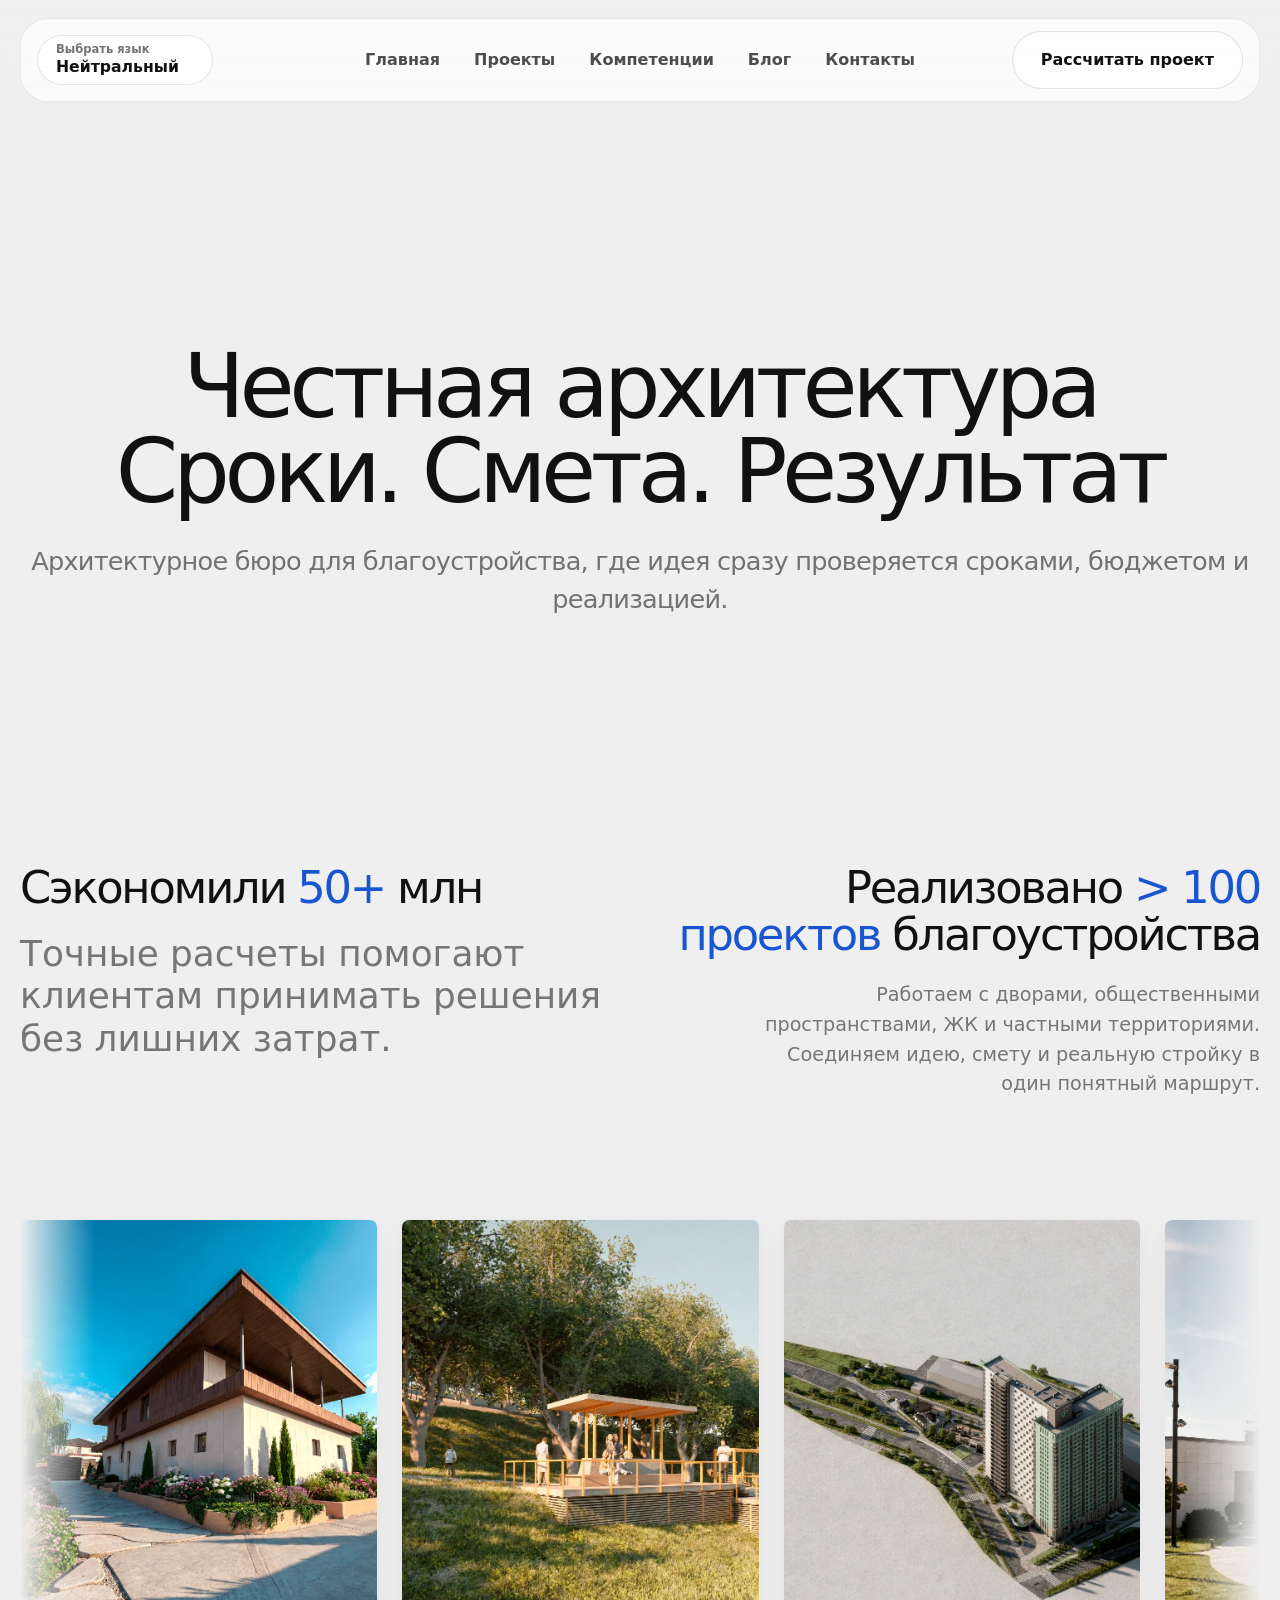
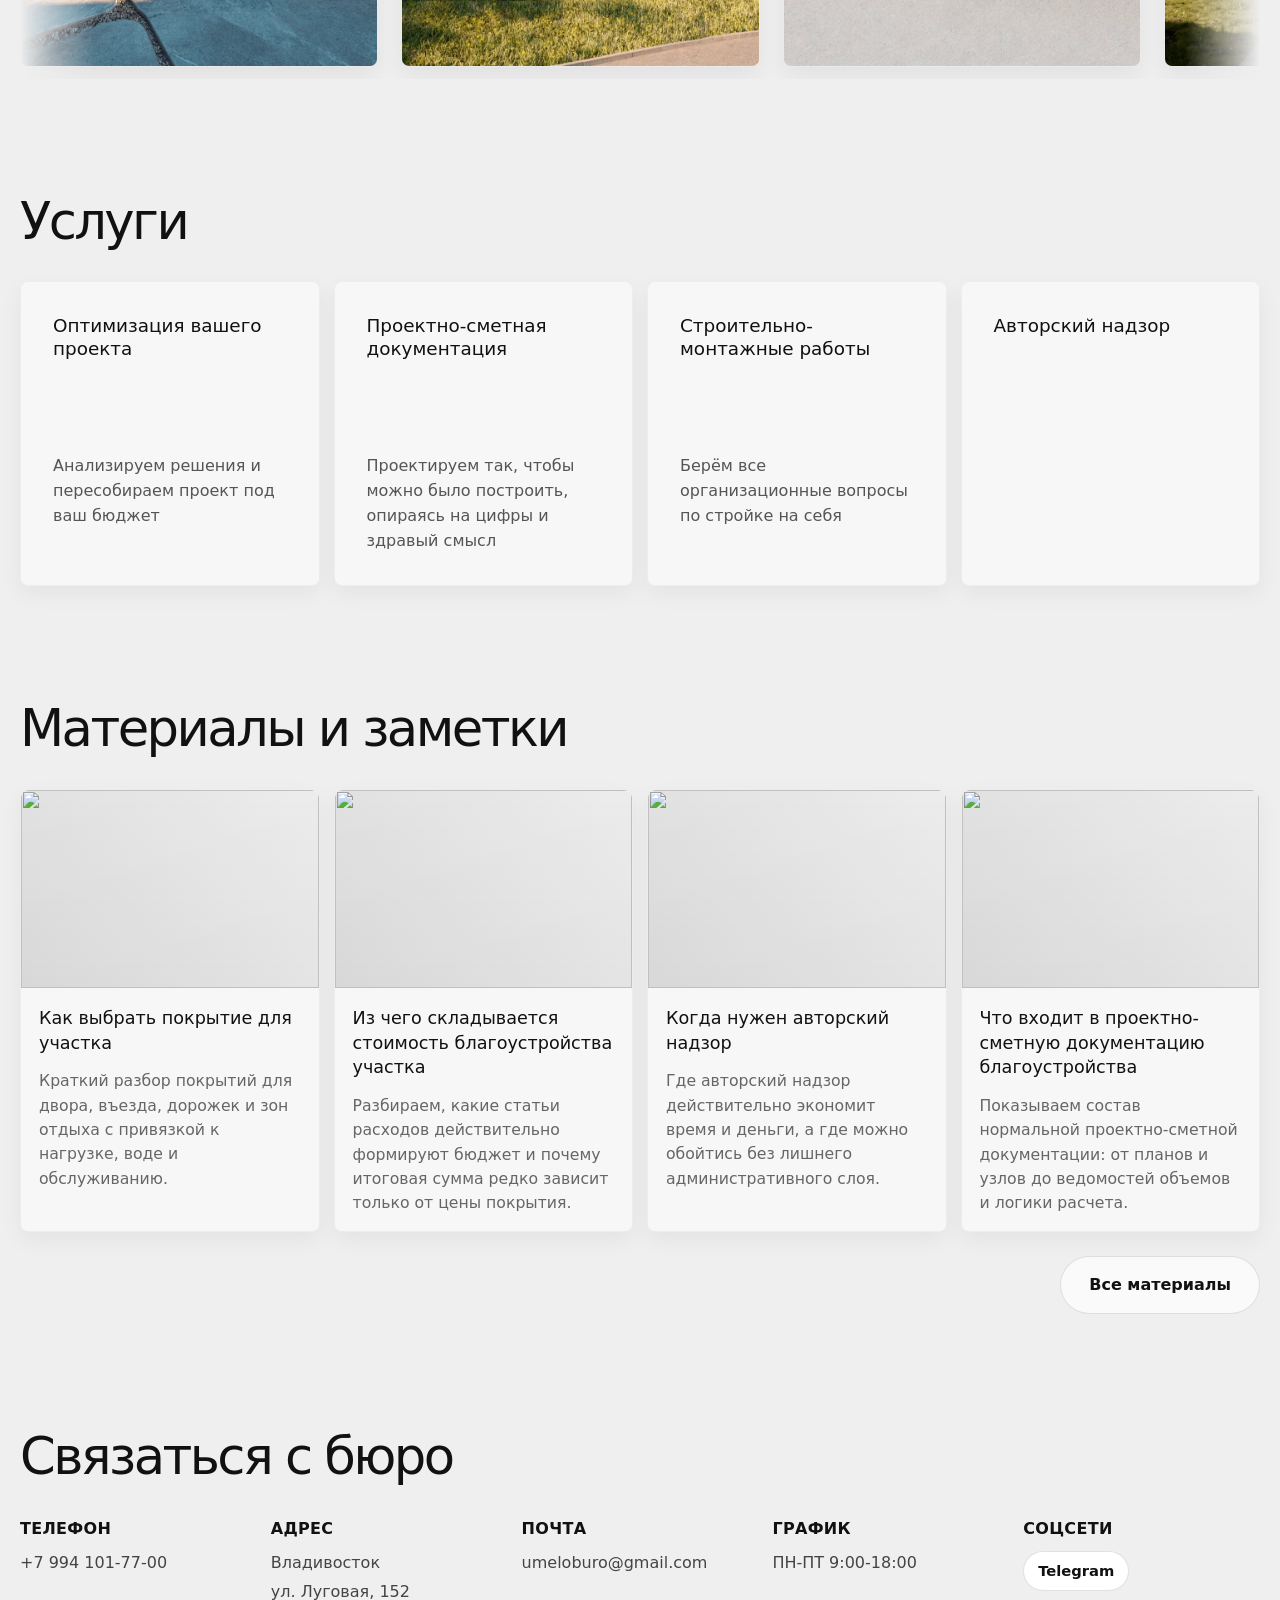
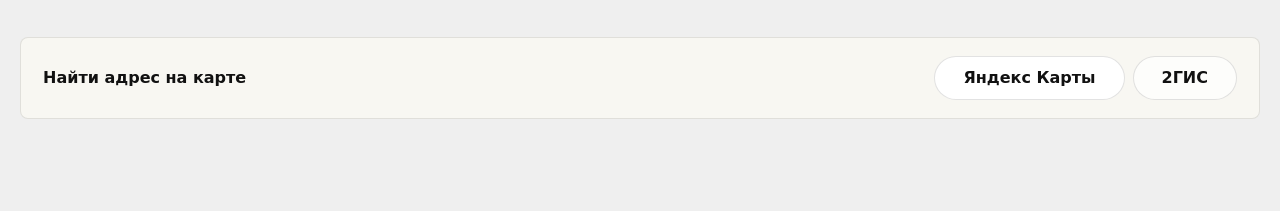
==== commit aaca6e5d: "Обновить контакты и обложки статей на сайте" ====
--- a/index.html
+++ b/index.html
@@ -10,20 +10,9 @@
     />
     <meta name="theme-color" content="#efefef" />
     <title>Умело — честная архитектура</title>
-    <script>
-      window.__UMELO_CONTACT_MAP__ = {
-        lat: 43.131992,
-        lng: 131.911286,
-        zoom: 15,
-        minZoom: 11,
-        maxZoom: 19,
-        title: 'Умело',
-        address: 'Владивосток, ул. Волгоградская 20 стр. 2',
-      };
-    </script>
     <link rel="icon" type="image/png" href="/umelo-preview/assets/favicon.png" />
     <link rel="stylesheet" href="style.css" />
-    <link rel="stylesheet" href="home.css?v=04d4ab147736" />
+    <link rel="stylesheet" href="home.css?v=ff4d4111c79e" />
   </head>
   <body class="home-page">
     <header class="fs-header" id="top">
@@ -137,22 +126,22 @@
           <h2 class="fs-section-title fs-reveal" data-copy="blogTitle">Материалы и заметки</h2>
           <div class="fs-blog-grid">
             <a class="fs-post fs-post--link fs-reveal" href="/umelo-preview/materials/kak-vybrat-pokrytie-dlya-uchastka/">
-              <div class="fs-post__media"><img src="/umelo-preview/assets/1.webp" alt="" loading="lazy" decoding="async" /></div>
+              <div class="fs-post__media"><img src="/umelo-preview/assets/article-covers/covering.webp" alt="" loading="lazy" decoding="async" /></div>
               <h3>Как выбрать покрытие для участка</h3>
               <p>Краткий разбор покрытий для двора, въезда, дорожек и зон отдыха с привязкой к нагрузке, воде и обслуживанию.</p>
             </a>
             <a class="fs-post fs-post--link fs-reveal fs-reveal--delay" href="/umelo-preview/materials/iz-chego-skladyvaetsya-stoimost-blagoustroystva-uchastka/">
-              <div class="fs-post__media"><img src="/umelo-preview/assets/2.webp" alt="" loading="lazy" decoding="async" /></div>
+              <div class="fs-post__media"><img src="/umelo-preview/assets/article-covers/cost.webp" alt="" loading="lazy" decoding="async" /></div>
               <h3>Из чего складывается стоимость благоустройства участка</h3>
               <p>Разбираем, какие статьи расходов действительно формируют бюджет и почему итоговая сумма редко зависит только от цены покрытия.</p>
             </a>
             <a class="fs-post fs-post--link fs-reveal fs-reveal--delay-2" href="/umelo-preview/materials/kogda-nuzhen-avtorskiy-nadzor/">
-              <div class="fs-post__media"><img src="/umelo-preview/assets/3.webp" alt="" loading="lazy" decoding="async" /></div>
+              <div class="fs-post__media"><img src="/umelo-preview/assets/article-covers/supervision.webp" alt="" loading="lazy" decoding="async" /></div>
               <h3>Когда нужен авторский надзор</h3>
               <p>Где авторский надзор действительно экономит время и деньги, а где можно обойтись без лишнего административного слоя.</p>
             </a>
             <a class="fs-post fs-post--link fs-reveal fs-reveal--delay-3" href="/umelo-preview/materials/chto-vkhodit-v-proektno-smetnuyu-dokumentatsiyu-blagoustroystva/">
-              <div class="fs-post__media"><img src="/umelo-preview/assets/1.webp" alt="" loading="lazy" decoding="async" /></div>
+              <div class="fs-post__media"><img src="/umelo-preview/assets/article-covers/documentation.webp" alt="" loading="lazy" decoding="async" /></div>
               <h3>Что входит в проектно-сметную документацию благоустройства</h3>
               <p>Показываем состав нормальной проектно-сметной документации: от планов и узлов до ведомостей объемов и логики расчета.</p>
             </a>
@@ -170,13 +159,12 @@
           <div class="fs-contact-grid fs-reveal">
             <div>
               <h3>ТЕЛЕФОН</h3>
-              <p><a href="tel:+79147395489">+7 (914) 739 54 89</a></p>
-              <p><a href="tel:+79046284404">+7 (904) 628 44 04</a></p>
+              <p><a href="tel:+79941017700">+7 994 101-77-00</a></p>
             </div>
             <div>
               <h3 data-copy="contactLabels.location">АДРЕС</h3>
               <p>Владивосток</p>
-              <p>ул. Волгоградская 20 стр. 2</p>
+              <p>ул. Луговая, 152</p>
             </div>
             <div>
               <h3 data-copy="contactLabels.email">ПОЧТА</h3>
@@ -194,18 +182,20 @@
             </div>
           </div>
 
-          <div class="fs-map fs-reveal fs-reveal--delay">
-            <img src="assets/contact-map.jpg" alt="Карта с адресом бюро Умело" loading="lazy" />
-            <a class="fs-map__link" href="https://yandex.ru/maps/?text=%D0%92%D0%BB%D0%B0%D0%B4%D0%B8%D0%B2%D0%BE%D1%81%D1%82%D0%BE%D0%BA%2C%20%D1%83%D0%BB.%20%D0%92%D0%BE%D0%BB%D0%B3%D0%BE%D0%B3%D1%80%D0%B0%D0%B4%D1%81%D0%BA%D0%B0%D1%8F%2020%20%D1%81%D1%82%D1%80.%202" target="_blank" rel="noreferrer">Открыть карту</a>
+          <div class="fs-directions fs-reveal" aria-label="Поиск адреса на карте">
+            <p class="fs-directions__address">Найти адрес на карте</p>
+            <div class="fs-directions__links">
+              <a class="fs-button" href="https://yandex.ru/maps/?text=%D0%92%D0%BB%D0%B0%D0%B4%D0%B8%D0%B2%D0%BE%D1%81%D1%82%D0%BE%D0%BA%2C%20%D1%83%D0%BB.%20%D0%9B%D1%83%D0%B3%D0%BE%D0%B2%D0%B0%D1%8F%2C%20152" target="_blank" rel="noopener noreferrer">Яндекс Карты</a>
+              <a class="fs-button fs-button--ghost" href="https://2gis.ru/vladivostok/search/%D0%9B%D1%83%D0%B3%D0%BE%D0%B2%D0%B0%D1%8F%2C%20152" target="_blank" rel="noopener noreferrer">2ГИС</a>
+            </div>
           </div>
         </div>
       </section>
     </main>
 
     <script src="home-feed-loader.js"></script>
-    <script src="contact-map.bundle.js"></script>
     <script src="script.js"></script>
-    <script src="materials-data.js?v=e92451803115"></script>
+    <script src="materials-data.js?v=f7b5e4421cf3"></script>
     <script src="home.js?v=3ac8f596562c"></script>
   </body>
 </html>
--- a/home.css
+++ b/home.css
@@ -572,269 +572,40 @@
   font-weight: 600;
 }
 
-.fs-map {
-  position: relative;
-  margin-top: 36px;
+.fs-directions {
+  display: flex;
+  align-items: center;
+  justify-content: space-between;
+  flex-wrap: wrap;
+  gap: 12px 24px;
+  margin-top: 28px;
+  padding: 18px 22px;
+  border: 1px solid rgba(17, 17, 17, 0.1);
   border-radius: var(--fs-card-radius);
-  overflow: hidden;
-  background:
-    radial-gradient(circle at top left, rgba(255,255,255,0.78), transparent 40%),
-    linear-gradient(180deg, #d6dade, #cdd2d8);
-  min-height: 520px;
-  isolation: isolate;
-}
-
-.fs-map > img {
-  position: absolute;
-  inset: 0;
-  width: 100%;
-  height: 100%;
-  object-fit: cover;
-  filter: grayscale(1) saturate(0.1) contrast(0.92) brightness(1.03);
-  transform: scale(1.01);
-  transition: opacity 0.42s ease;
-}
-
-.fs-map.is-loaded > img {
-  opacity: 0;
-}
-
-.fs-map__viewport {
-  position: absolute;
-  inset: 0;
-  z-index: 1;
-  width: 100%;
-  height: 100%;
-  opacity: 0;
-  transition: opacity 0.42s ease;
-}
-
-.fs-map.is-loaded .fs-map__viewport {
-  opacity: 1;
-}
-
-.fs-map::after {
-  content: "";
-  position: absolute;
-  inset: 0;
-  z-index: 2;
-  pointer-events: none;
-  background:
-    linear-gradient(180deg, rgba(255,255,255,0.08), rgba(255,255,255,0.02) 24%, rgba(17,17,17,0.04)),
-    radial-gradient(circle at 20% 18%, rgba(255,255,255,0.1), transparent 32%);
-}
-
-.fs-map__viewport .leaflet-container {
-  width: 100%;
-  height: 100%;
-  min-height: 100%;
-  border-radius: inherit;
-  background: #d7dade;
-  font-family: inherit;
-  overflow: hidden;
-  outline: 0;
-  -webkit-tap-highlight-color: transparent;
-}
-
-.fs-map__viewport .leaflet-pane,
-.fs-map__viewport .leaflet-tile,
-.fs-map__viewport .leaflet-marker-icon,
-.fs-map__viewport .leaflet-marker-shadow,
-.fs-map__viewport .leaflet-tile-container,
-.fs-map__viewport .leaflet-pane > svg,
-.fs-map__viewport .leaflet-pane > canvas,
-.fs-map__viewport .leaflet-image-layer,
-.fs-map__viewport .leaflet-layer {
-  position: absolute;
-  left: 0;
-  top: 0;
-}
-
-.fs-map__viewport .leaflet-container img,
-.fs-map__viewport .leaflet-container svg {
-  max-width: none;
-  max-height: none;
-}
-
-.fs-map__viewport .leaflet-container .leaflet-overlay-pane svg {
-  max-width: none !important;
-  max-height: none !important;
-}
-
-.fs-map__viewport .leaflet-container .leaflet-marker-pane img,
-.fs-map__viewport .leaflet-container .leaflet-shadow-pane img,
-.fs-map__viewport .leaflet-container .leaflet-tile-pane img,
-.fs-map__viewport .leaflet-container img.leaflet-image-layer,
-.fs-map__viewport .leaflet-container .leaflet-tile {
-  max-width: none !important;
-  max-height: none !important;
-  width: auto;
-  padding: 0;
-}
-
-.fs-map__viewport .leaflet-pane {
-  z-index: 400;
-}
-
-.fs-map__viewport .leaflet-tile-pane {
-  z-index: 200;
-}
-
-.fs-map__viewport .leaflet-overlay-pane {
-  z-index: 400;
-}
-
-.fs-map__viewport .leaflet-shadow-pane {
-  z-index: 500;
-}
-
-.fs-map__viewport .leaflet-marker-pane {
-  z-index: 600;
-}
-
-.fs-map__viewport .leaflet-tooltip-pane {
-  z-index: 650;
-  pointer-events: none;
-}
-
-.fs-map__viewport .leaflet-popup-pane {
-  z-index: 700;
-}
-
-.fs-map__viewport .leaflet-map-pane canvas,
-.fs-map__viewport .leaflet-map-pane svg {
-  position: absolute;
-  left: 0;
-  top: 0;
-}
-
-.fs-map__viewport .leaflet-control {
-  position: relative;
-  z-index: 800;
-}
-
-.fs-map__viewport .leaflet-top,
-.fs-map__viewport .leaflet-bottom {
-  position: absolute;
-  z-index: 850;
-  pointer-events: none;
-}
-
-.fs-map__viewport .leaflet-bottom,
-.fs-map__viewport .leaflet-left,
-.fs-map__viewport .leaflet-right {
-  bottom: 18px;
-}
-
-.fs-map__viewport .leaflet-left {
-  left: 18px;
-}
-
-.fs-map__viewport .leaflet-right {
-  right: 18px;
-}
-
-.fs-map__viewport .leaflet-control-attribution {
-  pointer-events: auto;
-  padding: 5px 8px;
-  border-radius: 999px;
-  background: rgba(255,255,255,0.78);
-  color: rgba(17,17,17,0.58);
-  font-size: 0.7rem;
-  line-height: 1;
-  backdrop-filter: blur(6px);
-}
-
-.fs-map__viewport .leaflet-control-attribution a {
-  color: inherit;
-}
-
-.fs-map__viewport .leaflet-control-zoom {
-  display: none;
-}
-
-.fs-map__viewport .leaflet-tile {
-  visibility: hidden;
-  filter: grayscale(1) saturate(0.22) contrast(0.94) brightness(1.03);
-}
-
-.fs-map__viewport .leaflet-tile-loaded {
-  visibility: inherit;
-}
-
-.fs-map__viewport .leaflet-zoom-animated {
-  transform-origin: 0 0;
-}
-
-.fs-map__marker-wrap {
-  background: transparent;
-  border: 0;
-}
-
-.fs-map__marker-dot {
-  position: relative;
-  display: block;
-  width: 28px;
-  height: 28px;
-  border-radius: 50%;
-  background: rgba(17,17,17,0.12);
-  backdrop-filter: blur(6px);
-}
-
-.fs-map__marker-dot::before,
-.fs-map__marker-dot::after {
-  content: "";
-  position: absolute;
-  inset: 50%;
-  border-radius: 50%;
-  transform: translate(-50%, -50%);
-}
-
-.fs-map__marker-dot::before {
-  width: 28px;
-  height: 28px;
-  background: rgba(24,85,209,0.18);
-}
-
-.fs-map__marker-dot::after {
-  width: 12px;
-  height: 12px;
-  background: #1855d1;
-  box-shadow: 0 0 0 3px rgba(255,255,255,0.92);
-}
-
-.fs-map__popup .leaflet-popup-content-wrapper {
-  border-radius: 12px;
-  background: rgba(255,255,255,0.96);
-  box-shadow: 0 14px 36px rgba(17,17,17,0.12);
-}
-
-.fs-map__popup .leaflet-popup-content {
-  margin: 12px 14px;
-  font-size: 0.92rem;
-  line-height: 1.45;
-}
-
-.fs-map__popup .leaflet-popup-tip-container {
-  display: none;
-}
-
-.fs-map__link {
-  position: absolute;
-  right: 24px;
-  bottom: 24px;
-  z-index: 3;
-  min-height: 50px;
-  padding: 0 22px;
-  border-radius: 999px;
-  display: inline-flex;
-  align-items: center;
-  justify-content: center;
-  background: rgba(255,255,255,0.88);
-  border: 1px solid rgba(17,17,17,0.08);
+  background: #f8f7f2;
+}
+
+.fs-directions__address {
+  margin: 0;
+  font-size: 1rem;
   font-weight: 600;
-  backdrop-filter: blur(6px);
-  box-shadow: 0 12px 28px rgba(17,17,17,0.09);
+}
+
+.fs-directions__links {
+  display: flex;
+  flex-wrap: wrap;
+  gap: 8px;
+}
+
+.fs-directions__links .fs-button {
+  min-height: 44px;
+  text-align: center;
+}
+
+@media (max-width: 640px) {
+  .fs-directions { padding: 14px; }
+  .fs-directions__links { width: 100%; }
+  .fs-directions__links .fs-button { flex: 1 1 auto; }
 }
 
 .fs-reveal {
@@ -946,9 +717,6 @@
     margin-bottom: 24px;
   }
 
-  .fs-map {
-    min-height: 320px;
-  }
 }
 
 @media (max-width: 640px) {
@@ -1006,11 +774,6 @@
     box-shadow: none;
   }
 
-  .fs-map__link {
-    right: 14px;
-    bottom: 14px;
-    width: calc(100% - 28px);
-  }
 }
 
 .fs-nav {
